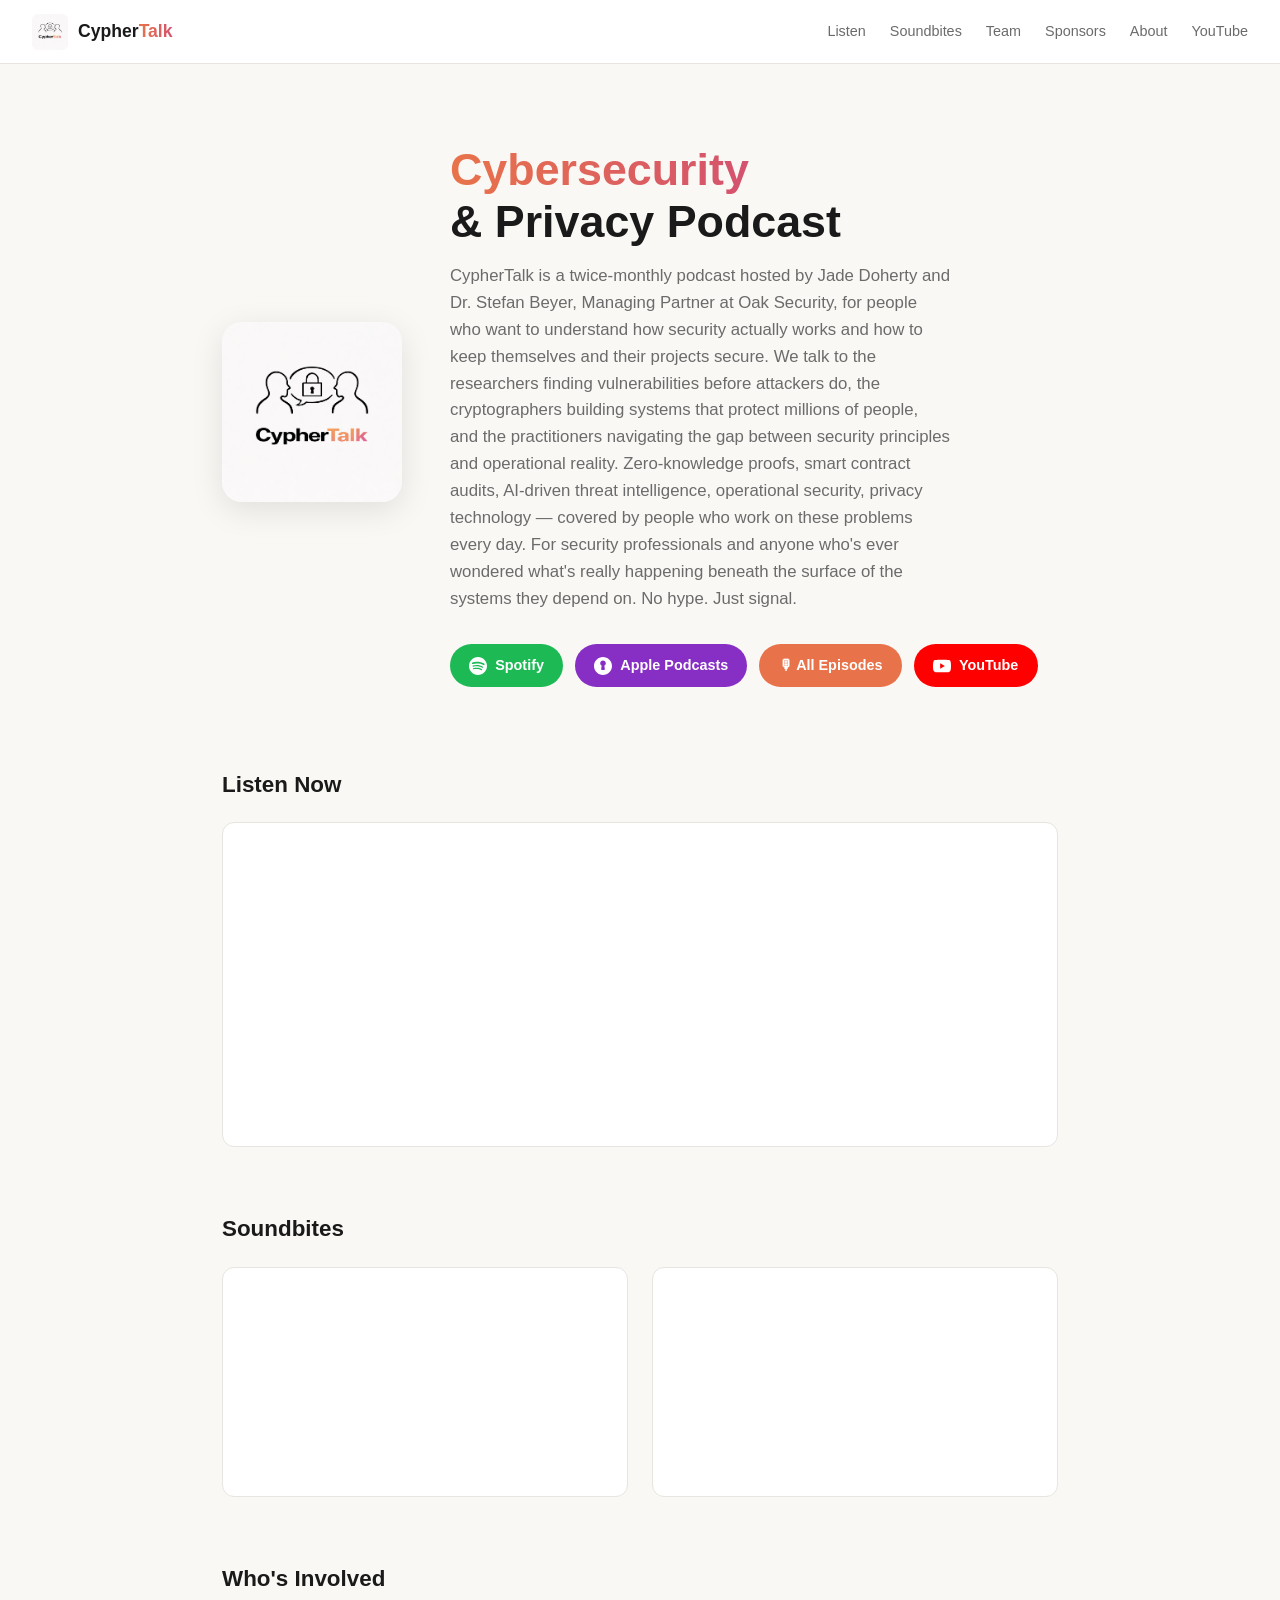
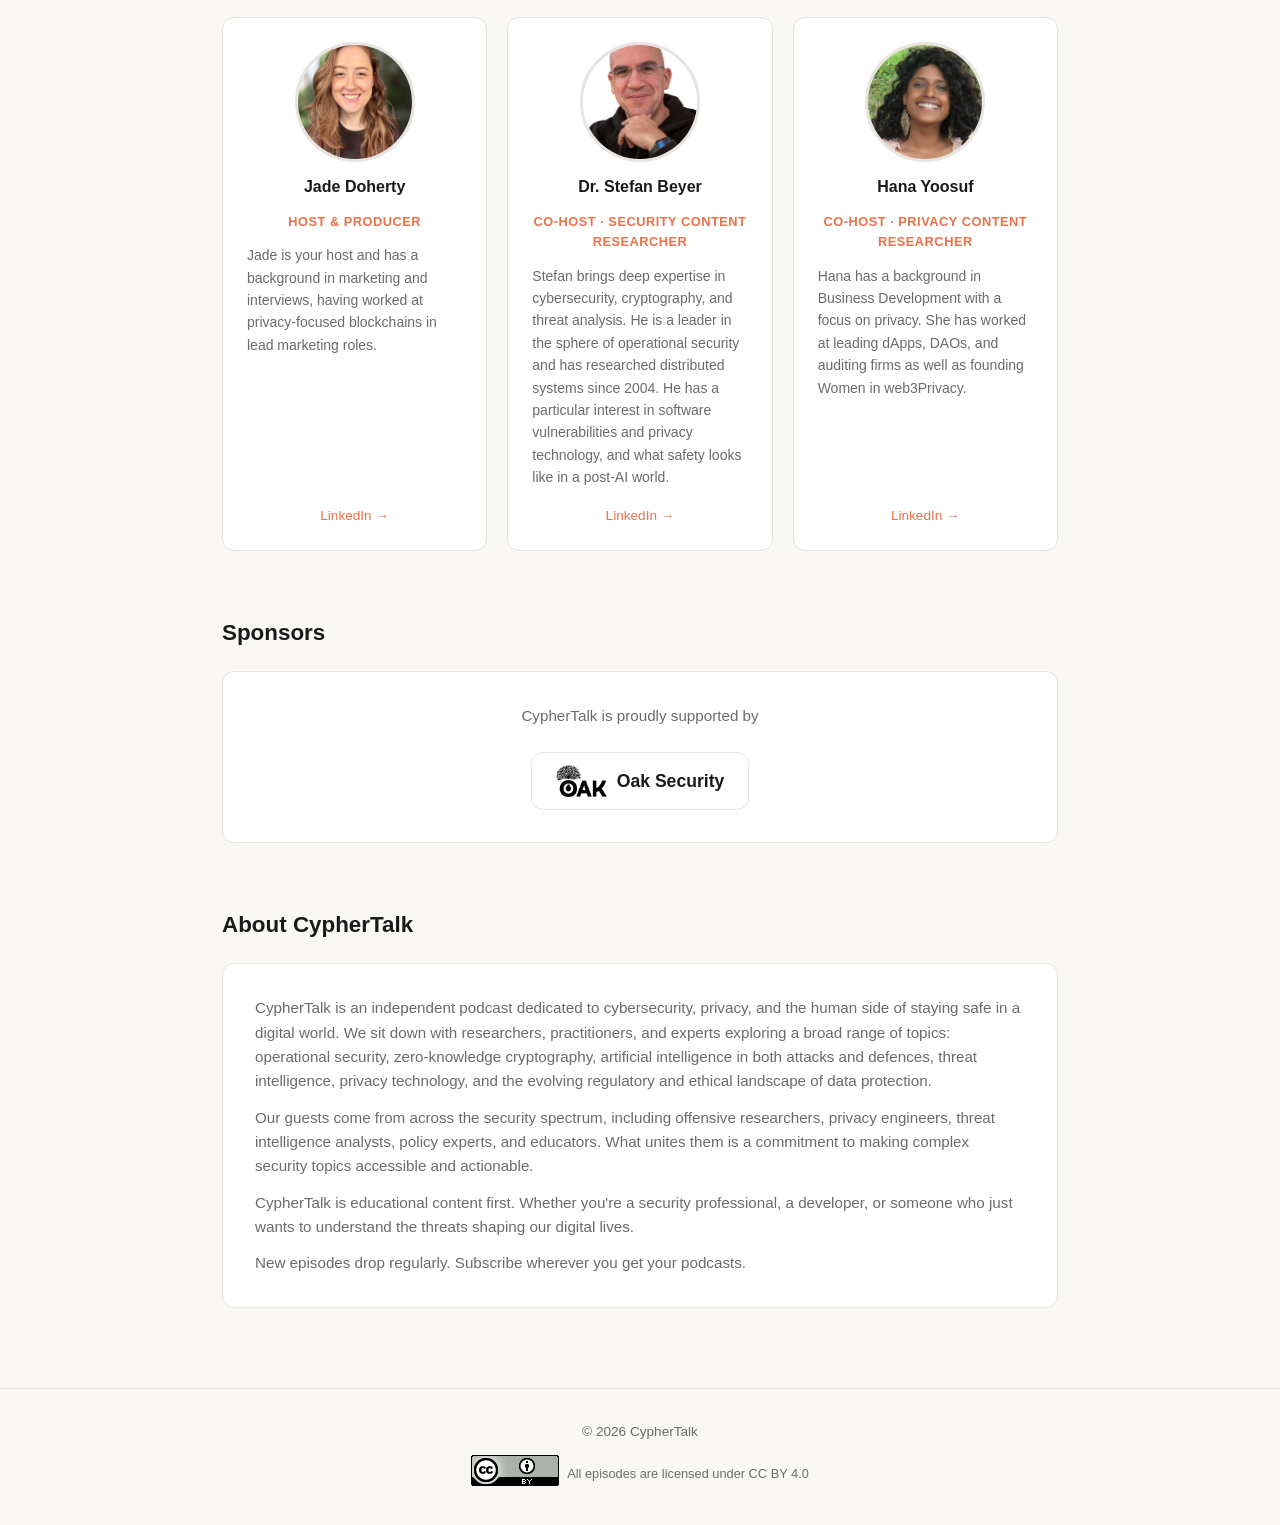
==== index.html @ 79a2fda1 "Add Soundbites section with YouTube embeds" ====
<!DOCTYPE html>
<html lang="en">
<head>
  <meta charset="UTF-8" />
  <meta name="viewport" content="width=device-width, initial-scale=1.0" />
  <title>CypherTalk — The Cybersecurity Podcast</title>
  <meta name="description" content="CypherTalk is a podcast exploring cybersecurity, privacy, zero-knowledge cryptography, operational security, AI, and threat intelligence." />
  <link rel="icon" href="logo.png" />
  <style>
    *, *::before, *::after { box-sizing: border-box; margin: 0; padding: 0; }

    :root {
      --bg: #faf8f5;
      --surface: #ffffff;
      --text: #1a1a1a;
      --muted: #6b6b6b;
      --accent: #e8734a;
      --accent2: #d4526e;
      --border: #e8e4df;
      --radius: 12px;
    }

    body {
      font-family: -apple-system, BlinkMacSystemFont, 'Segoe UI', sans-serif;
      background: var(--bg);
      color: var(--text);
      line-height: 1.6;
    }

    /* NAV */
    nav {
      background: var(--surface);
      border-bottom: 1px solid var(--border);
      padding: 0 2rem;
      display: flex;
      align-items: center;
      justify-content: space-between;
      height: 64px;
      position: sticky;
      top: 0;
      z-index: 100;
    }
    nav .brand {
      display: flex;
      align-items: center;
      gap: 10px;
      text-decoration: none;
    }
    nav .brand img { width: 36px; height: 36px; border-radius: 6px; }
    nav .brand span {
      font-size: 1.1rem;
      font-weight: 700;
      color: var(--text);
    }
    nav .brand span em {
      font-style: normal;
      background: linear-gradient(90deg, var(--accent), var(--accent2));
      -webkit-background-clip: text;
      -webkit-text-fill-color: transparent;
    }
    nav .links { display: flex; gap: 1.5rem; }
    nav .links a {
      text-decoration: none;
      color: var(--muted);
      font-size: 0.9rem;
      font-weight: 500;
      transition: color 0.2s;
    }
    nav .links a:hover { color: var(--text); }

    /* HERO */
    .hero {
      max-width: 900px;
      margin: 0 auto;
      padding: 5rem 2rem 3rem;
      display: flex;
      align-items: center;
      gap: 3rem;
    }
    .hero-logo img {
      width: 180px;
      height: 180px;
      border-radius: 20px;
      box-shadow: 0 8px 32px rgba(0,0,0,0.1);
      flex-shrink: 0;
    }
    .hero-text h1 {
      font-size: 2.8rem;
      font-weight: 800;
      line-height: 1.15;
      margin-bottom: 1rem;
    }
    .hero-text h1 em {
      font-style: normal;
      background: linear-gradient(90deg, var(--accent), var(--accent2));
      -webkit-background-clip: text;
      -webkit-text-fill-color: transparent;
    }
    .hero-text p {
      color: var(--muted);
      font-size: 1.05rem;
      max-width: 500px;
      margin-bottom: 2rem;
    }
    .listen-buttons {
      display: flex;
      flex-wrap: wrap;
      gap: 0.75rem;
    }
    .listen-btn {
      display: inline-flex;
      align-items: center;
      gap: 8px;
      padding: 0.6rem 1.2rem;
      border-radius: 50px;
      font-size: 0.9rem;
      font-weight: 600;
      text-decoration: none;
      transition: transform 0.15s, box-shadow 0.15s;
    }
    .listen-btn:hover { transform: translateY(-1px); box-shadow: 0 4px 16px rgba(0,0,0,0.12); }
    .btn-spotify { background: #1DB954; color: #fff; }
    .btn-apple   { background: #872ec4; color: #fff; }
    .btn-podbean { background: var(--accent); color: #fff; }
    .btn-youtube { background: #FF0000; color: #fff; }

    /* SECTIONS */
    .section {
      max-width: 900px;
      margin: 0 auto;
      padding: 2rem 2rem;
    }
    .section h2 {
      font-size: 1.4rem;
      font-weight: 700;
      margin-bottom: 1.25rem;
      color: var(--text);
    }

    /* PLAYER */
    .player-wrap {
      background: var(--surface);
      border: 1px solid var(--border);
      border-radius: var(--radius);
      overflow: hidden;
    }

    /* SOUNDBITES */
    .soundbites-grid {
      display: grid;
      grid-template-columns: repeat(auto-fit, minmax(300px, 1fr));
      gap: 1.5rem;
    }
    .soundbite-embed {
      position: relative;
      width: 100%;
      padding-bottom: 56.25%;
      height: 0;
      border-radius: var(--radius);
      overflow: hidden;
      background: var(--surface);
      border: 1px solid var(--border);
    }
    .soundbite-embed iframe {
      position: absolute;
      top: 0;
      left: 0;
      width: 100%;
      height: 100%;
      border: none;
    }

    /* TEAM */
    .team-grid {
      display: grid;
      grid-template-columns: repeat(auto-fit, minmax(240px, 1fr));
      gap: 1.25rem;
    }
    .team-card {
      background: var(--surface);
      border: 1px solid var(--border);
      border-radius: var(--radius);
      padding: 1.5rem;
      display: flex;
      flex-direction: column;
      align-items: center;
      text-align: center;
      gap: 0.75rem;
    }
    .team-card .team-photo {
      width: 120px;
      height: 120px;
      border-radius: 50%;
      object-fit: cover;
      border: 3px solid var(--border);
      flex-shrink: 0;
    }
    .team-card .name {
      font-weight: 700;
      font-size: 1rem;
    }
    .team-card .role {
      font-size: 0.8rem;
      color: var(--accent);
      font-weight: 600;
      text-transform: uppercase;
      letter-spacing: 0.04em;
    }
    .team-card .bio {
      font-size: 0.875rem;
      color: var(--muted);
      flex: 1;
      text-align: left;
    }
    .team-card a {
      font-size: 0.85rem;
      color: var(--accent);
      text-decoration: none;
      font-weight: 500;
      margin-top: 0.25rem;
    }
    .team-card a:hover { text-decoration: underline; }

    /* SPONSORS */
    .sponsors-box {
      background: var(--surface);
      border: 1px solid var(--border);
      border-radius: var(--radius);
      padding: 2rem;
      text-align: center;
    }
    .sponsors-box p {
      color: var(--muted);
      margin-bottom: 1.5rem;
      font-size: 0.95rem;
    }
    .sponsor-logo {
      display: inline-flex;
      align-items: center;
      gap: 10px;
      text-decoration: none;
      padding: 0.75rem 1.5rem;
      border: 1px solid var(--border);
      border-radius: var(--radius);
      transition: box-shadow 0.2s;
    }
    .sponsor-logo:hover { box-shadow: 0 4px 16px rgba(0,0,0,0.08); }
    .sponsor-logo img { height: 32px; width: auto; }
    .sponsor-logo span {
      font-size: 1.1rem;
      font-weight: 700;
      color: var(--text);
    }

    /* ABOUT */
    .about-box {
      background: var(--surface);
      border: 1px solid var(--border);
      border-radius: var(--radius);
      padding: 2rem;
    }
    .about-box p { color: var(--muted); margin-bottom: 0.75rem; font-size: 0.95rem; }
    .about-box p:last-child { margin-bottom: 0; }

    /* FOOTER */
    footer {
      border-top: 1px solid var(--border);
      text-align: center;
      padding: 2rem;
      color: var(--muted);
      font-size: 0.85rem;
      margin-top: 3rem;
    }
    footer .license {
      display: flex;
      align-items: center;
      justify-content: center;
      gap: 0.5rem;
      margin-top: 0.75rem;
    }
    footer .license img {
      height: 31px;
      width: auto;
    }
    footer .license span {
      font-size: 0.8rem;
      color: var(--muted);
    }

    @media (max-width: 640px) {
      .hero { flex-direction: column; padding: 3rem 1.5rem 2rem; gap: 1.5rem; }
      .hero-logo img { width: 120px; height: 120px; }
      .hero-text h1 { font-size: 2rem; }
      nav .links { display: none; }
    }
  </style>
</head>
<body>

<nav>
  <a class="brand" href="#">
    <img src="logo.png" alt="CypherTalk logo" />
    <span>Cypher<em>Talk</em></span>
  </a>
  <div class="links">
    <a href="#player">Listen</a>
    <a href="#soundbites">Soundbites</a>
    <a href="#team">Team</a>
    <a href="#sponsors">Sponsors</a>
    <a href="#about">About</a>
    <a href="https://www.youtube.com/@CypherTalkTV" target="_blank" rel="noopener">YouTube</a>
  </div>
</nav>

<section class="hero">
  <div class="hero-logo">
    <img src="logo.png" alt="CypherTalk" />
  </div>
  <div class="hero-text">
    <h1><em>Cybersecurity</em><br/>& Privacy Podcast</h1>
    <p>CypherTalk is a twice-monthly podcast hosted by Jade Doherty and Dr. Stefan Beyer, Managing Partner at Oak Security, for people who want to understand how security actually works and how to keep themselves and their projects secure.
We talk to the researchers finding vulnerabilities before attackers do, the cryptographers building systems that protect millions of people, and the practitioners navigating the gap between security principles and operational reality. Zero-knowledge proofs, smart contract audits, AI-driven threat intelligence, operational security, privacy technology — covered by people who work on these problems every day.
For security professionals and anyone who's ever wondered what's really happening beneath the surface of the systems they depend on.
No hype. Just signal.</p>
    <div class="listen-buttons">
      <a class="listen-btn btn-spotify"
         href="https://open.spotify.com/show/3VZ6HGeIgf2EJfjl2EaO2B"
         target="_blank" rel="noopener">
        <svg width="18" height="18" viewBox="0 0 24 24" fill="currentColor"><path d="M12 0C5.4 0 0 5.4 0 12s5.4 12 12 12 12-5.4 12-12S18.66 0 12 0zm5.521 17.34c-.24.359-.66.48-1.021.24-2.82-1.74-6.36-2.101-10.561-1.141-.418.122-.779-.179-.899-.539-.12-.421.18-.78.54-.9 4.56-1.021 8.52-.6 11.64 1.32.42.18.479.659.301 1.02zm1.44-3.3c-.301.42-.841.6-1.262.3-3.239-1.98-8.159-2.58-11.939-1.38-.479.12-1.02-.12-1.14-.6-.12-.48.12-1.021.6-1.141C9.6 9.9 15 10.561 18.72 12.84c.361.181.54.78.241 1.2zm.12-3.36C15.24 8.4 8.82 8.16 5.16 9.301c-.6.179-1.2-.181-1.38-.721-.18-.601.18-1.2.72-1.381 4.26-1.26 11.28-1.02 15.721 1.621.539.3.719 1.02.419 1.56-.299.421-1.02.599-1.559.3z"/></svg>
        Spotify
      </a>
      <a class="listen-btn btn-apple"
         href="https://podcasts.apple.com/us/podcast/cyphertalk/id1874536913"
         target="_blank" rel="noopener">
        <svg width="18" height="18" viewBox="0 0 24 24" fill="currentColor"><path d="M12 0C5.373 0 0 5.373 0 12s5.373 12 12 12 12-5.373 12-12S18.627 0 12 0zm0 4.5c2.07 0 3.75 1.68 3.75 3.75 0 1.47-.847 2.745-2.085 3.375.315.93.585 2.04.675 3.375.09 1.245-.3 2.25-.3 2.25H9.96s-.39-1.005-.3-2.25c.09-1.335.36-2.445.675-3.375A3.737 3.737 0 018.25 8.25C8.25 6.18 9.93 4.5 12 4.5z"/></svg>
        Apple Podcasts
      </a>
      <a class="listen-btn btn-podbean"
         href="https://cyphertalk.podbean.com"
         target="_blank" rel="noopener">
        🎙 All Episodes
      </a>
      <a class="listen-btn btn-youtube"
         href="https://www.youtube.com/@CypherTalkTV"
         target="_blank" rel="noopener">
        <svg width="18" height="18" viewBox="0 0 24 24" fill="currentColor"><path d="M23.498 6.186a3.016 3.016 0 0 0-2.122-2.136C19.505 3.545 12 3.545 12 3.545s-7.505 0-9.377.505A3.017 3.017 0 0 0 .502 6.186C0 8.07 0 12 0 12s0 3.93.502 5.814a3.016 3.016 0 0 0 2.122 2.136c1.871.505 9.376.505 9.376.505s7.505 0 9.377-.505a3.015 3.015 0 0 0 2.122-2.136C24 15.93 24 12 24 12s0-3.93-.502-5.814zM9.545 15.568V8.432L15.818 12l-6.273 3.568z"/></svg>
        YouTube
      </a>
    </div>
  </div>
</section>

<section class="section" id="player">
  <h2>Listen Now</h2>
  <div class="player-wrap">
    <iframe title="CypherTalk" allowtransparency="true" height="315" width="100%"
      style="border: none; min-width: min(100%, 430px); height:315px;"
      scrolling="no" data-name="pb-iframe-player"
      src="https://www.podbean.com/player-v2/?i=xsh4x-14e771e-pbblog-playlist&share=1&download=1&rtl=0&fonts=Arial&skin=1&font-color=auto&logo_link=episode_page&order=episodic&limit=10&filter=all&ss=a713390a017602015775e868a2cf26b0&btn-skin=7&size=315"
      loading="lazy" allowfullscreen=""></iframe>
  </div>
</section>

<section class="section" id="soundbites">
  <h2>Soundbites</h2>
  <div class="soundbites-grid">
    <div class="soundbite-embed">
      <iframe src="https://www.youtube.com/embed/ToHS0lo7WXY" title="CypherTalk Soundbite" allowfullscreen loading="lazy"></iframe>
    </div>
    <div class="soundbite-embed">
      <iframe src="https://www.youtube.com/embed/GeWYi7MiuKo" title="CypherTalk Soundbite" allowfullscreen loading="lazy"></iframe>
    </div>
  </div>
</section>

<section class="section" id="team">
  <h2>Who's Involved</h2>
  <div class="team-grid">
    <div class="team-card">
      <img class="team-photo" src="team-jade.png" alt="Jade Doherty" />
      <div class="name">Jade Doherty</div>
      <div class="role">Host & Producer</div>
      <div class="bio">Jade is your host and has a background in marketing and interviews, having worked at privacy-focused blockchains in lead marketing roles.</div>
      <a href="https://www.linkedin.com/in/jade-doherty-a12b7977/" target="_blank" rel="noopener">LinkedIn →</a>
    </div>
    <div class="team-card">
      <img class="team-photo" src="team-hana.png" alt="Dr. Stefan Beyer" />
      <div class="name">Dr. Stefan Beyer</div>
      <div class="role">Co-host · Security Content Researcher</div>
      <div class="bio">Stefan brings deep expertise in cybersecurity, cryptography, and threat analysis. He is a leader in the sphere of operational security and has researched distributed systems since 2004. He has a particular interest in software vulnerabilities and privacy technology, and what safety looks like in a post-AI world.</div>
      <a href="https://www.linkedin.com/in/st-beyer/" target="_blank" rel="noopener">LinkedIn →</a>
    </div>
    <div class="team-card">
      <img class="team-photo" src="team-stefan.png" alt="Hana Yoosuf" />
      <div class="name">Hana Yoosuf</div>
      <div class="role">Co-host · Privacy Content Researcher</div>
      <div class="bio">Hana has a background in Business Development with a focus on privacy. She has worked at leading dApps, DAOs, and auditing firms as well as founding Women in web3Privacy.</div>
      <a href="https://www.linkedin.com/in/hanayoosuf/" target="_blank" rel="noopener">LinkedIn →</a>
    </div>
  </div>
</section>

<section class="section" id="sponsors">
  <h2>Sponsors</h2>
  <div class="sponsors-box">
    <p>CypherTalk is proudly supported by</p>
    <a class="sponsor-logo" href="https://oaksecurity.io" target="_blank" rel="noopener">
      <img src="oak-security-logo.png" alt="Oak Security" onerror="this.style.display='none'" />
      <span>Oak Security</span>
    </a>
  </div>
</section>

<section class="section" id="about">
  <h2>About CypherTalk</h2>
  <div class="about-box">
    <p>CypherTalk is an independent podcast dedicated to cybersecurity, privacy, and the human side of staying safe in a digital world. We sit down with researchers, practitioners, and experts exploring a broad range of topics: operational security, zero-knowledge cryptography, artificial intelligence in both attacks and defences, threat intelligence, privacy technology, and the evolving regulatory and ethical landscape of data protection.</p>
    <p>Our guests come from across the security spectrum, including offensive researchers, privacy engineers, threat intelligence analysts, policy experts, and educators. What unites them is a commitment to making complex security topics accessible and actionable.</p>
    <p>CypherTalk is educational content first. Whether you're a security professional, a developer, or someone who just wants to understand the threats shaping our digital lives.</p>
    <p>New episodes drop regularly. Subscribe wherever you get your podcasts.</p>
  </div>
</section>

<footer>
  <p>© 2026 CypherTalk</p>
  <div class="license">
    <a href="https://creativecommons.org/licenses/by/4.0/" target="_blank" rel="noopener">
      <img src="cc-by.png" alt="CC BY 4.0" />
    </a>
    <span>All episodes are licensed under CC BY 4.0</span>
  </div>
</footer>

</body>
</html>
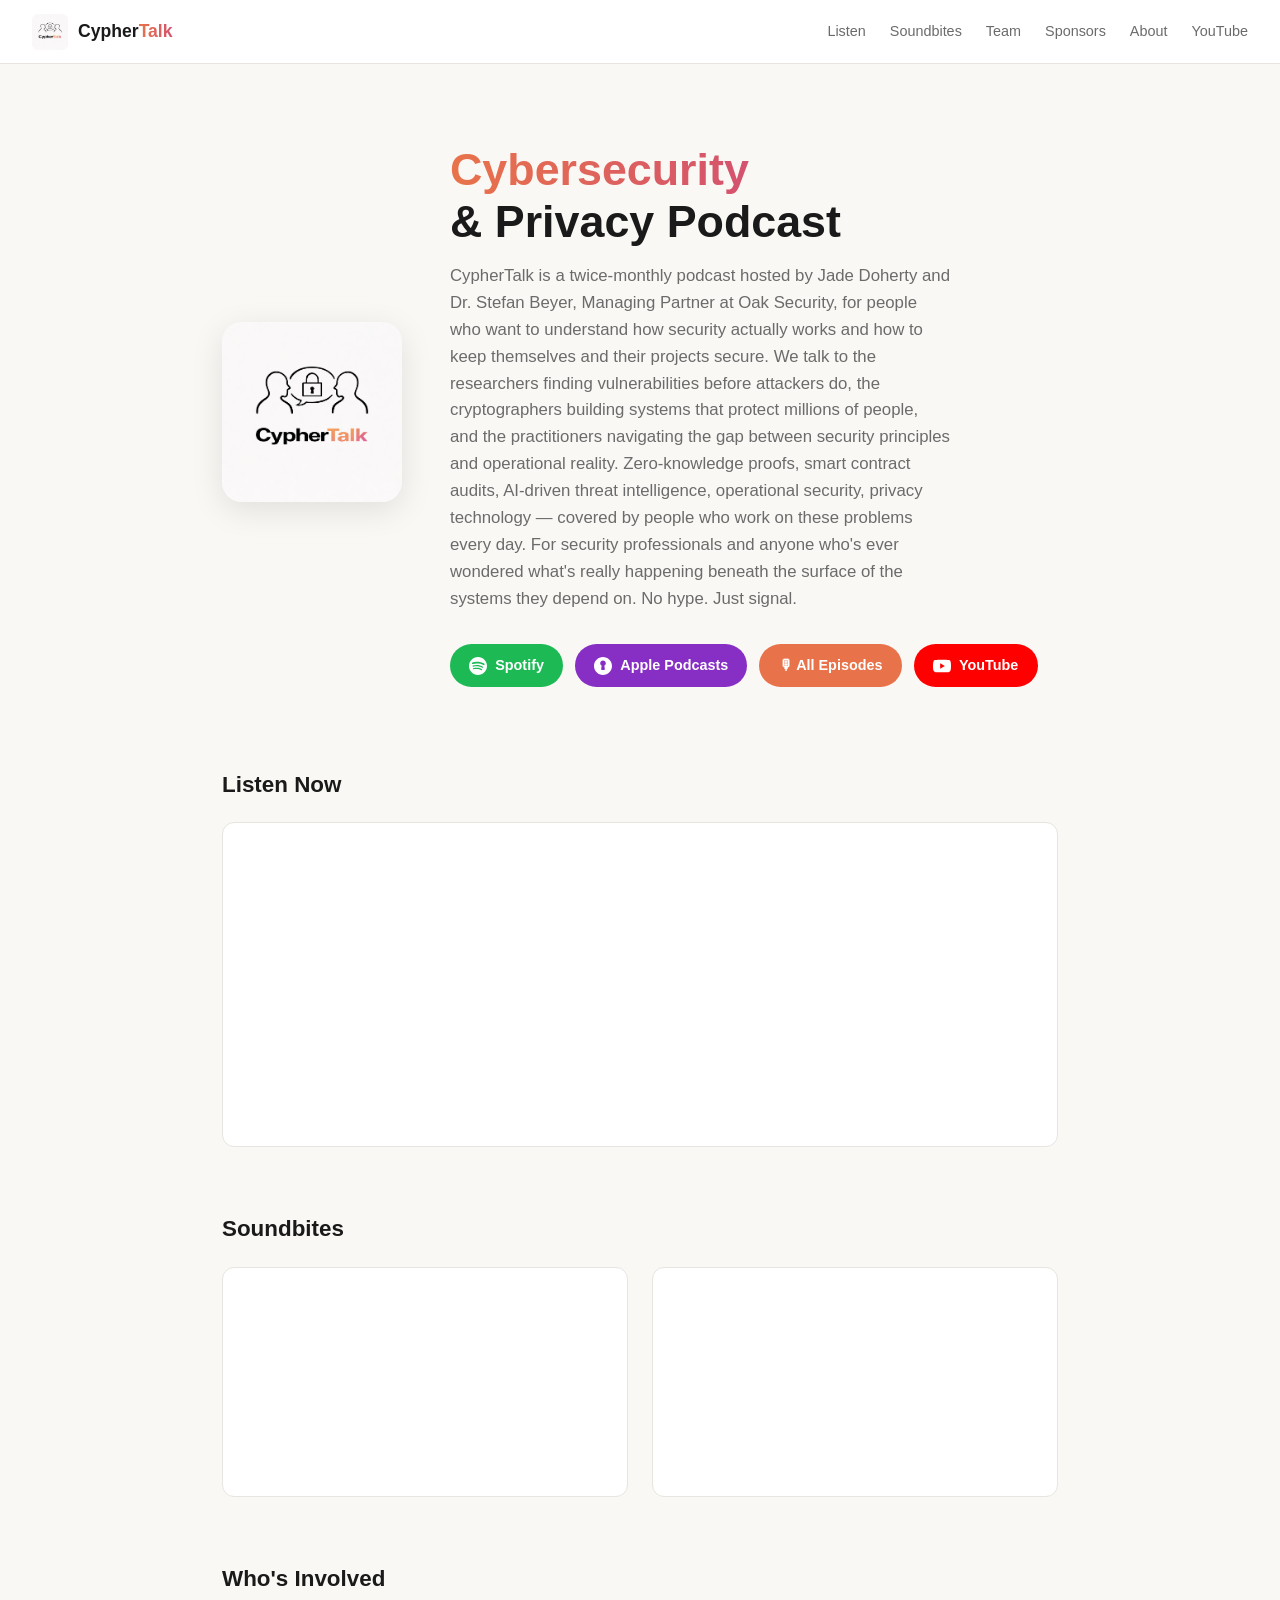
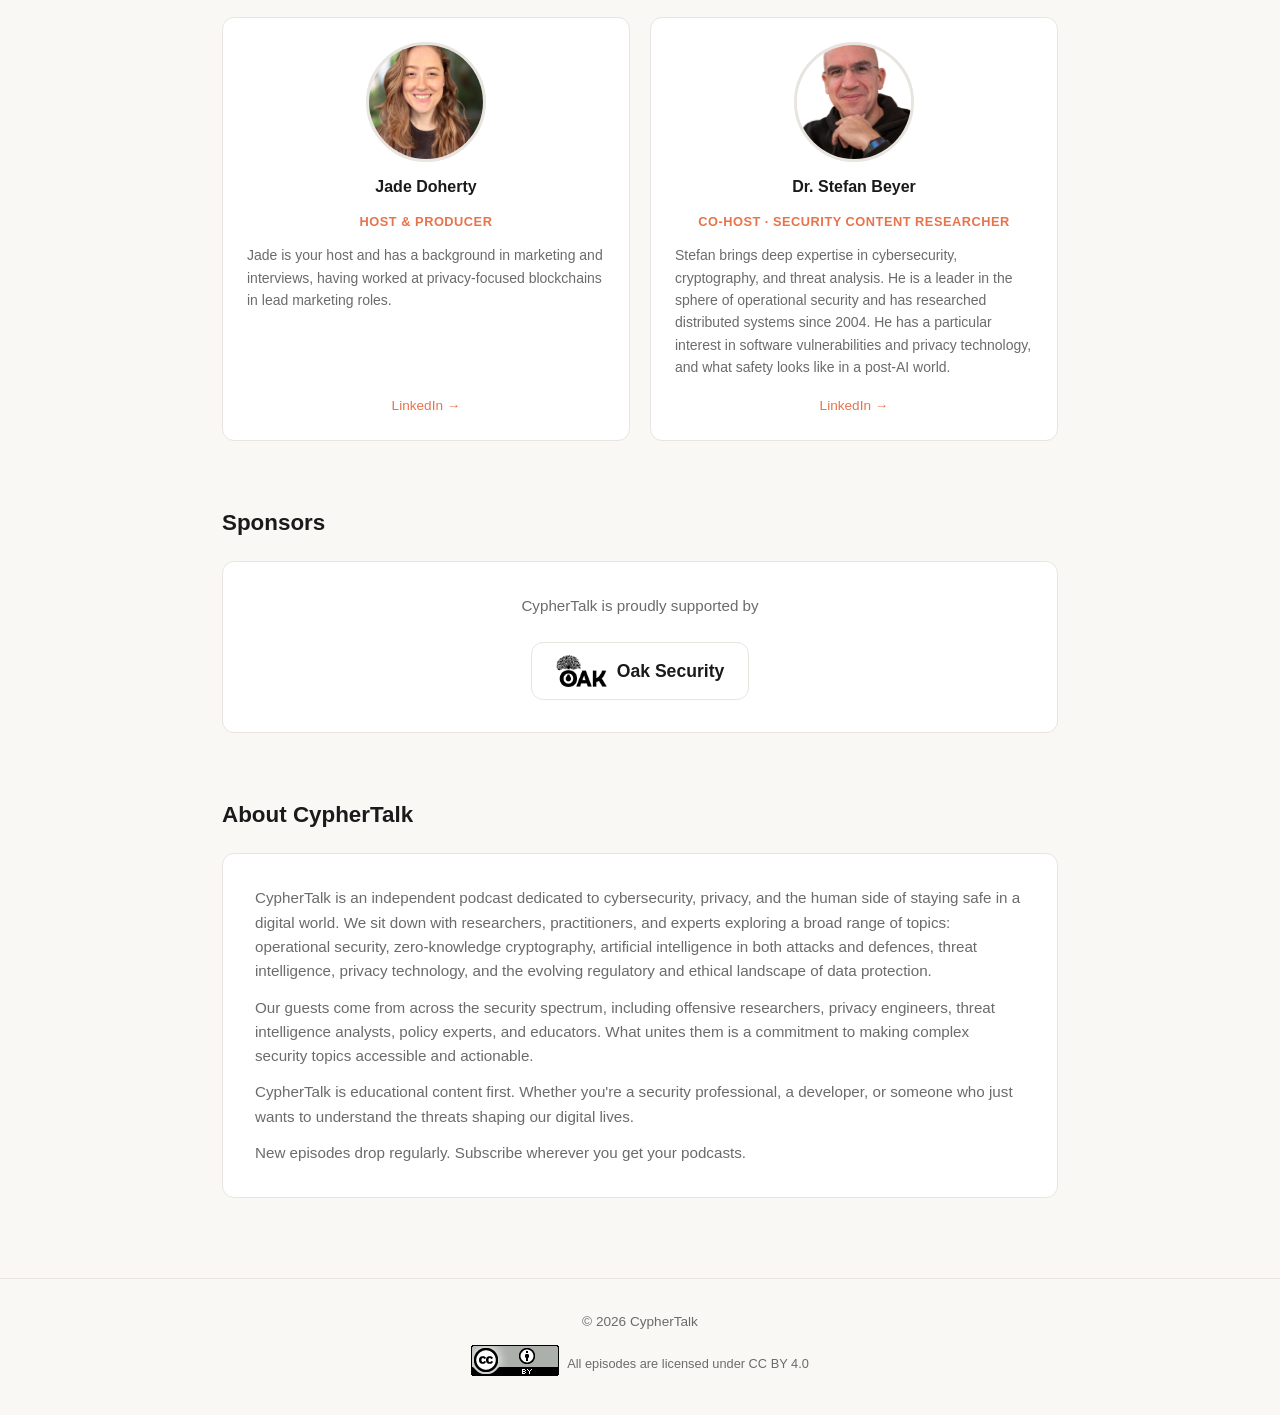
==== commit 36e410e5: "Remove Hana Yoosuf from team" ====
--- a/index.html
+++ b/index.html
@@ -390,13 +390,6 @@
       <div class="bio">Stefan brings deep expertise in cybersecurity, cryptography, and threat analysis. He is a leader in the sphere of operational security and has researched distributed systems since 2004. He has a particular interest in software vulnerabilities and privacy technology, and what safety looks like in a post-AI world.</div>
       <a href="https://www.linkedin.com/in/st-beyer/" target="_blank" rel="noopener">LinkedIn →</a>
     </div>
-    <div class="team-card">
-      <img class="team-photo" src="team-stefan.png" alt="Hana Yoosuf" />
-      <div class="name">Hana Yoosuf</div>
-      <div class="role">Co-host · Privacy Content Researcher</div>
-      <div class="bio">Hana has a background in Business Development with a focus on privacy. She has worked at leading dApps, DAOs, and auditing firms as well as founding Women in web3Privacy.</div>
-      <a href="https://www.linkedin.com/in/hanayoosuf/" target="_blank" rel="noopener">LinkedIn →</a>
-    </div>
   </div>
 </section>
 
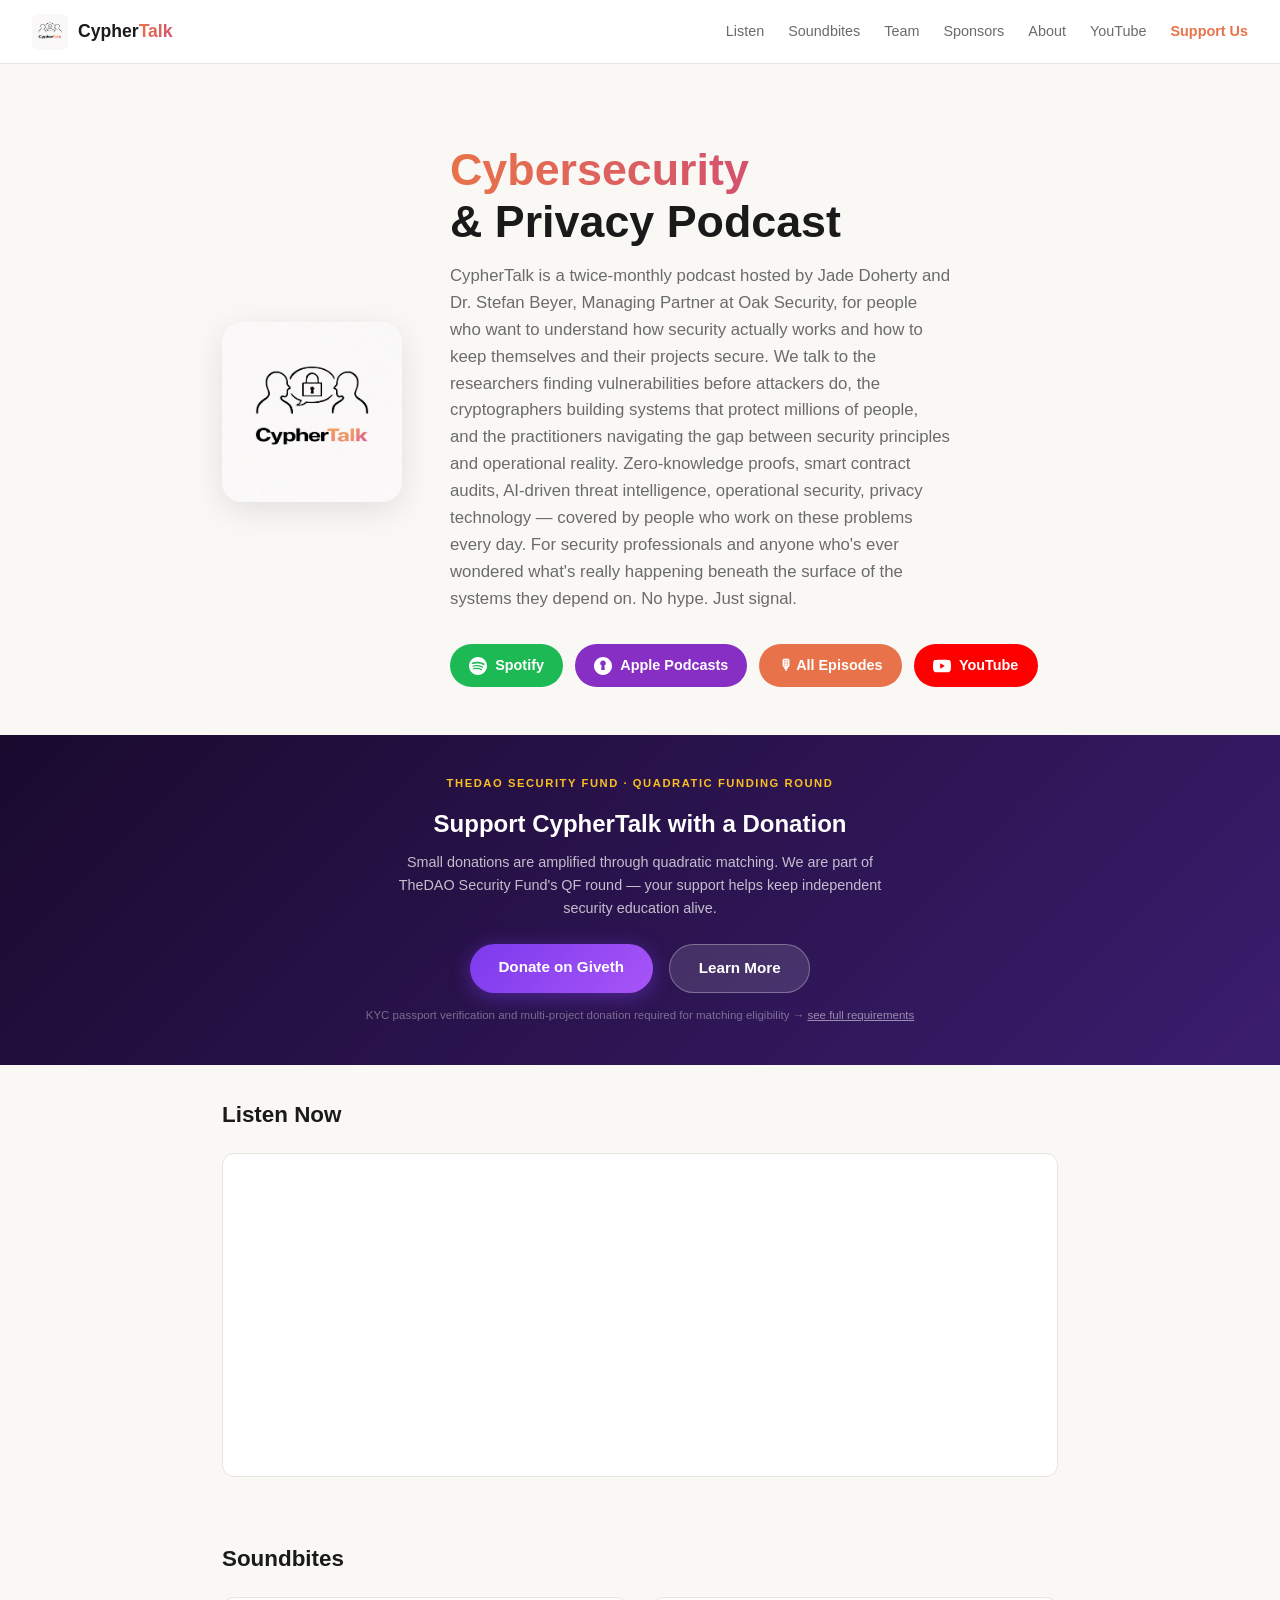
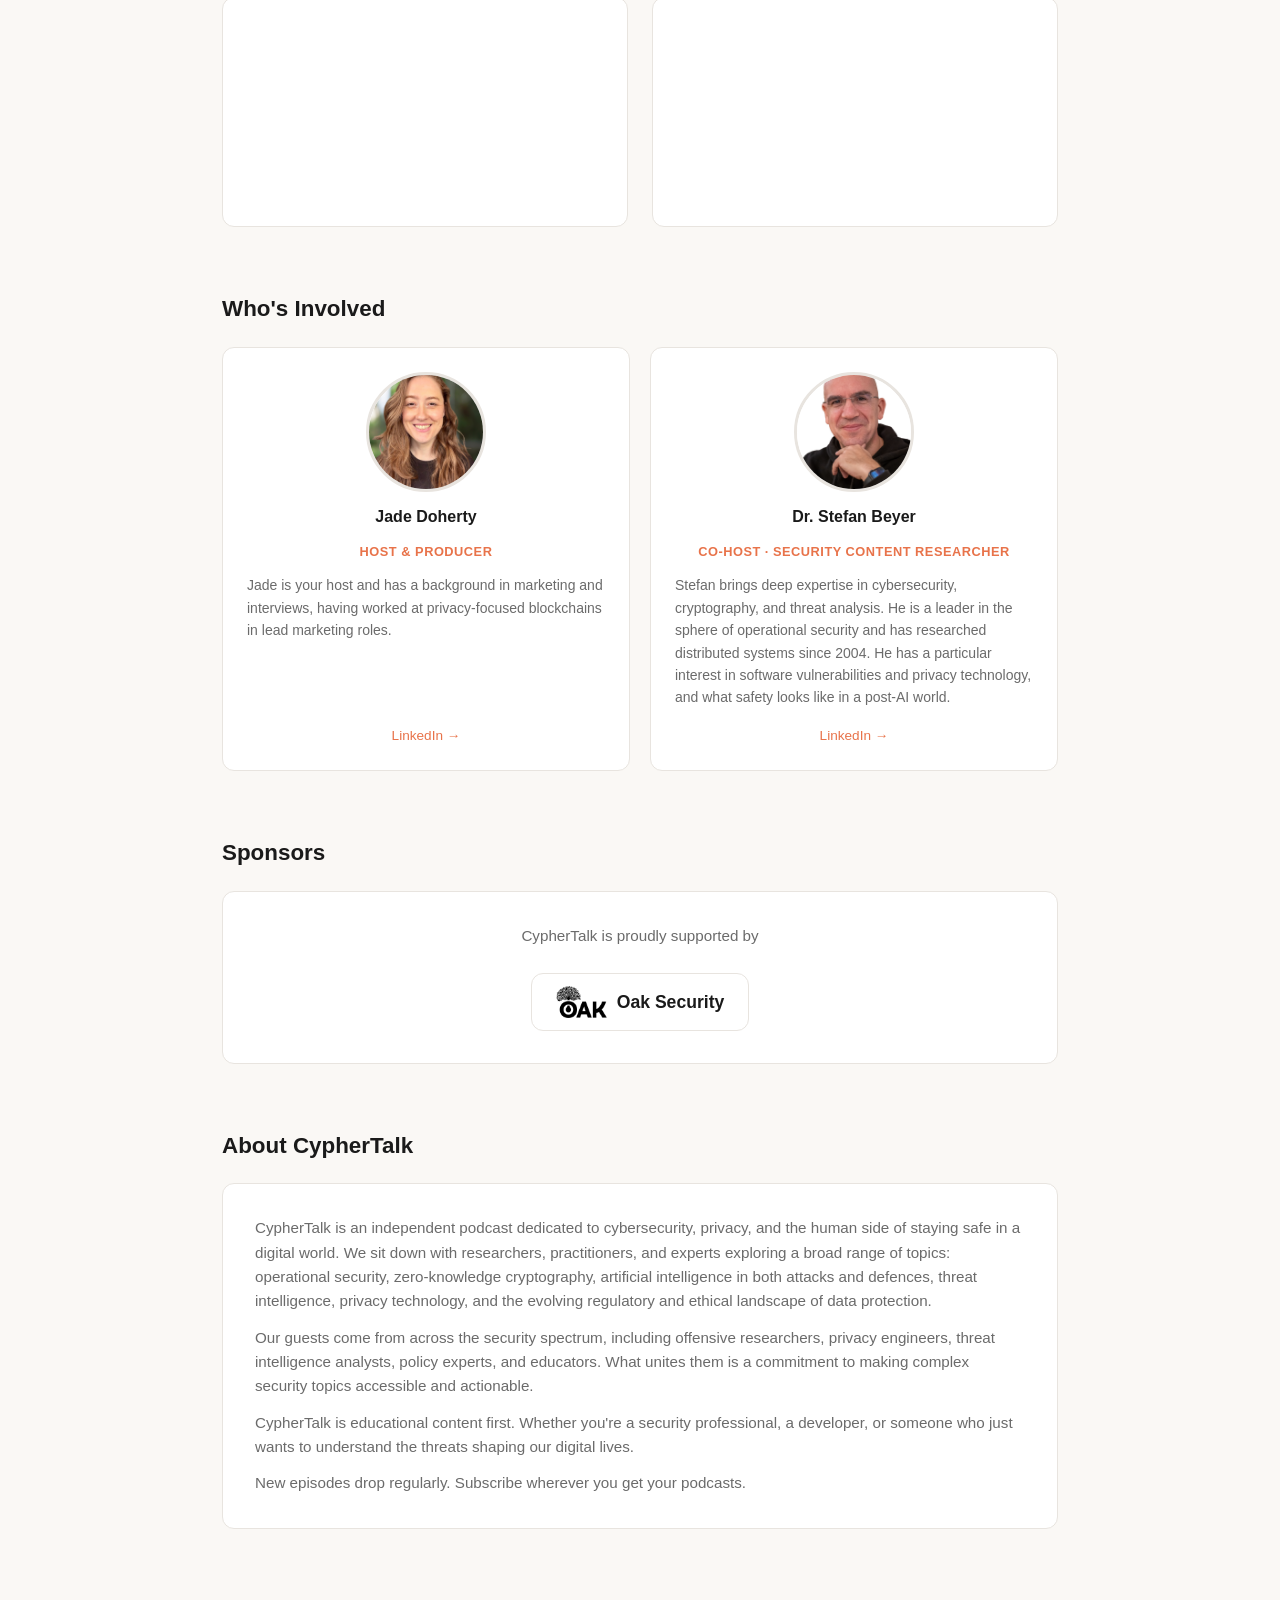
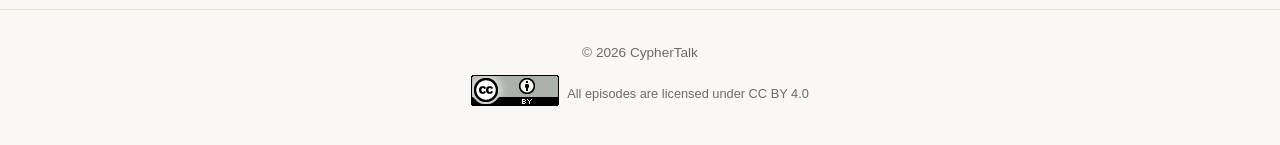
==== commit d4af72b3: "Add support.html with QF donation CTA and prominent eligibility requirements - New /support.html pag" ====
--- a/index.html
+++ b/index.html
@@ -293,6 +293,83 @@
       .hero-text h1 { font-size: 2rem; }
       nav .links { display: none; }
     }
+  </style>
+  <style>
+    .support-banner {
+      background: linear-gradient(135deg, #1a0a2e 0%, #3b1d6e 100%);
+      color: #fff;
+      padding: 2.5rem 2rem;
+      text-align: center;
+    }
+    .support-banner .eyebrow {
+      font-size: 0.7rem;
+      font-weight: 700;
+      text-transform: uppercase;
+      letter-spacing: 0.14em;
+      color: #fbbf24;
+      margin-bottom: 0.75rem;
+    }
+    .support-banner h2 {
+      font-size: 1.5rem;
+      font-weight: 800;
+      color: #fff;
+      margin-bottom: 0.5rem;
+    }
+    .support-banner p {
+      color: rgba(255,255,255,0.72);
+      font-size: 0.9rem;
+      margin-bottom: 1.5rem;
+      max-width: 500px;
+      margin-left: auto;
+      margin-right: auto;
+    }
+    .support-banner .cta-row {
+      display: flex;
+      gap: 1rem;
+      justify-content: center;
+      flex-wrap: wrap;
+    }
+    .support-banner .btn-donate {
+      display: inline-block;
+      background: linear-gradient(135deg, #7c3aed, #a855f7);
+      color: #fff;
+      font-size: 0.95rem;
+      font-weight: 700;
+      padding: 0.7rem 1.8rem;
+      border-radius: 50px;
+      text-decoration: none;
+      transition: transform 0.15s, box-shadow 0.15s;
+      box-shadow: 0 4px 20px rgba(124, 58, 237, 0.45);
+    }
+    .support-banner .btn-donate:hover {
+      transform: translateY(-1px);
+      box-shadow: 0 6px 28px rgba(124, 58, 237, 0.6);
+    }
+    .support-banner .btn-learn {
+      display: inline-block;
+      background: rgba(255,255,255,0.12);
+      border: 1px solid rgba(255,255,255,0.3);
+      color: #fff;
+      font-size: 0.95rem;
+      font-weight: 600;
+      padding: 0.7rem 1.8rem;
+      border-radius: 50px;
+      text-decoration: none;
+      transition: background 0.2s;
+    }
+    .support-banner .btn-learn:hover {
+      background: rgba(255,255,255,0.2);
+    }
+    .support-banner .small {
+      margin-top: 0.85rem;
+      font-size: 0.72rem;
+      color: rgba(255,255,255,0.38);
+    }
+    nav .links a.support-link {
+      color: var(--accent);
+      font-weight: 600;
+    }
+    nav .links a.support-link:hover { color: var(--accent2); }
   </style>
 </head>
 <body>
@@ -309,6 +386,7 @@
     <a href="#sponsors">Sponsors</a>
     <a href="#about">About</a>
     <a href="https://www.youtube.com/@CypherTalkTV" target="_blank" rel="noopener">YouTube</a>
+    <a href="support.html" class="support-link">Support Us</a>
   </div>
 </nav>
 
@@ -350,6 +428,18 @@
   </div>
 </section>
 
+<!-- SUPPORT BANNER -->
+<section class="support-banner">
+  <div class="eyebrow">TheDAO Security Fund &middot; Quadratic Funding Round</div>
+  <h2>Support CypherTalk with a Donation</h2>
+  <p>Small donations are amplified through quadratic matching. We are part of TheDAO Security Fund's QF round &mdash; your support helps keep independent security education alive.</p>
+  <div class="cta-row">
+    <a class="btn-donate" href="https://qf.giveth.io/project/cyphertalk-podcast:-security-education-for-ethereum?roundId=16" target="_blank" rel="noopener">Donate on Giveth</a>
+    <a class="btn-learn" href="support.html">Learn More</a>
+  </div>
+  <div class="small">KYC passport verification and multi-project donation required for matching eligibility &rarr; <a href="support.html" style="color:rgba(255,255,255,0.5);text-decoration:underline">see full requirements</a></div>
+</section>
+
 <section class="section" id="player">
   <h2>Listen Now</h2>
   <div class="player-wrap">
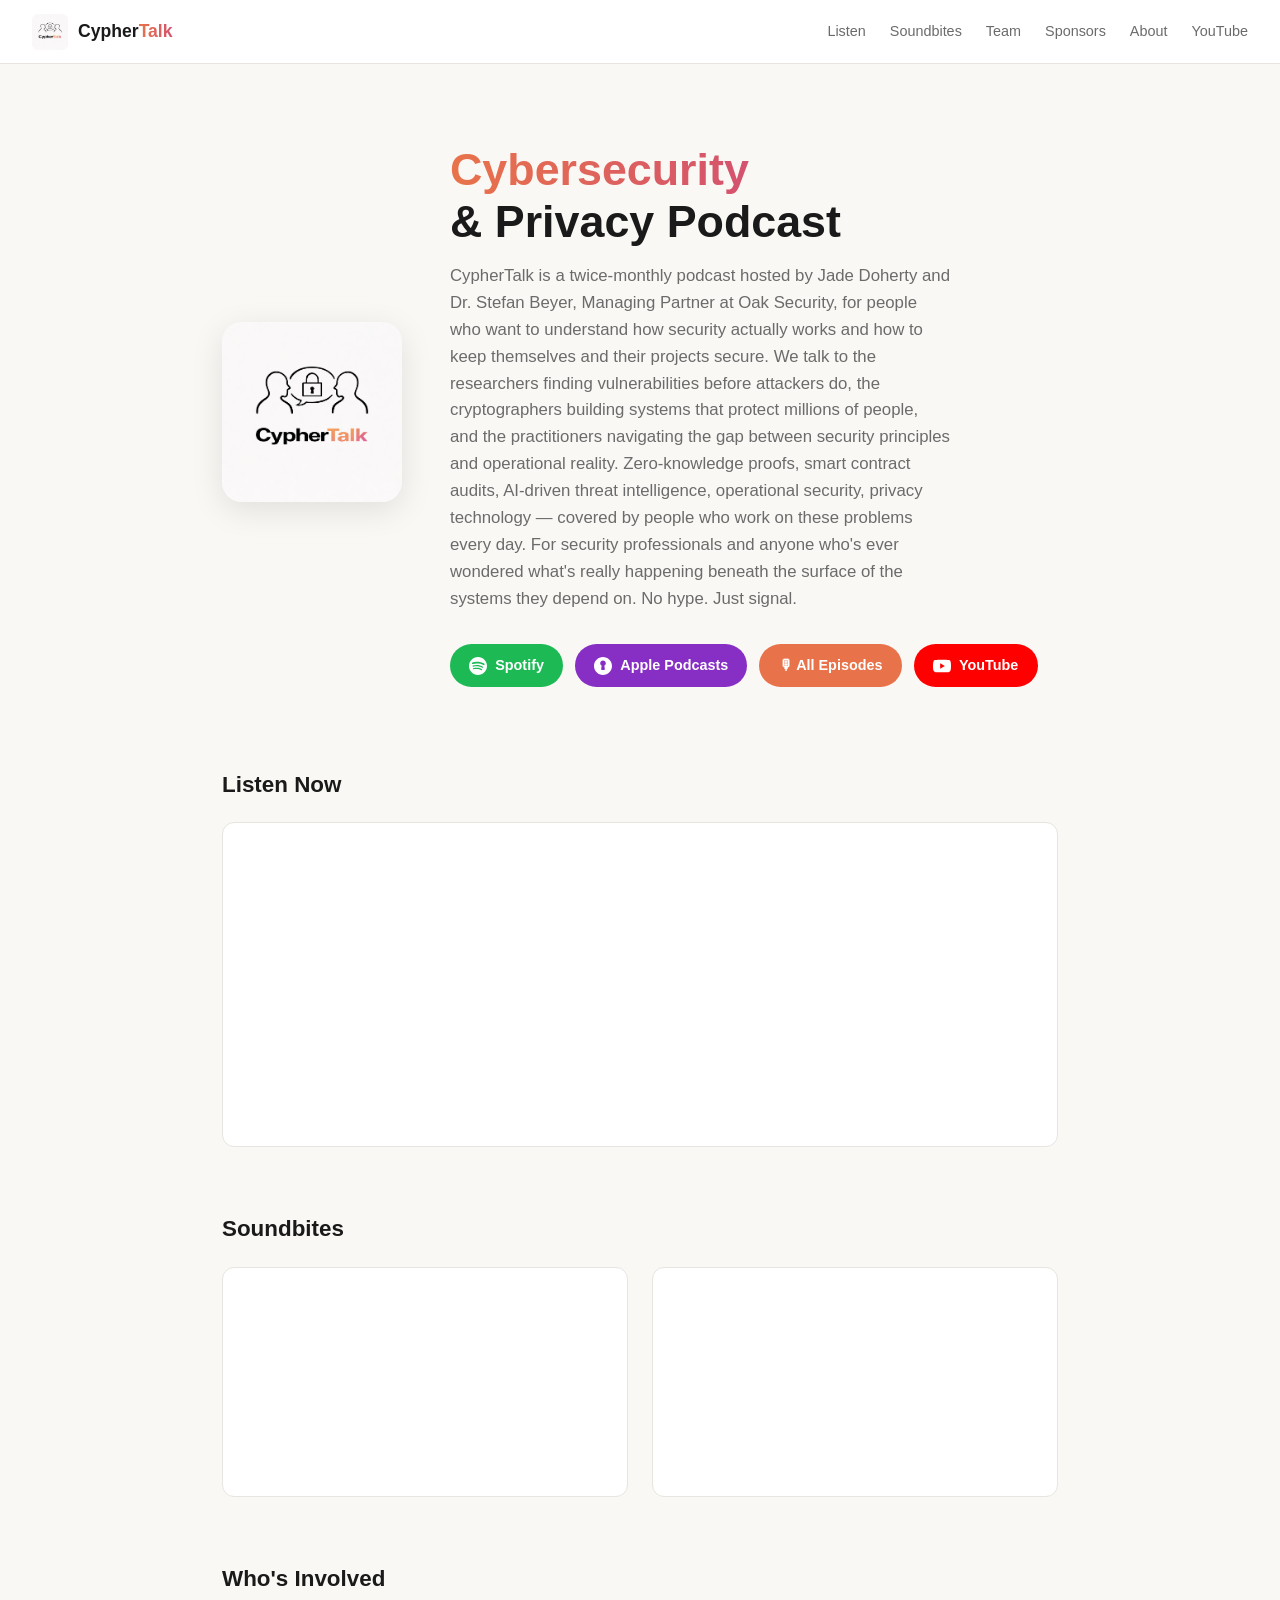
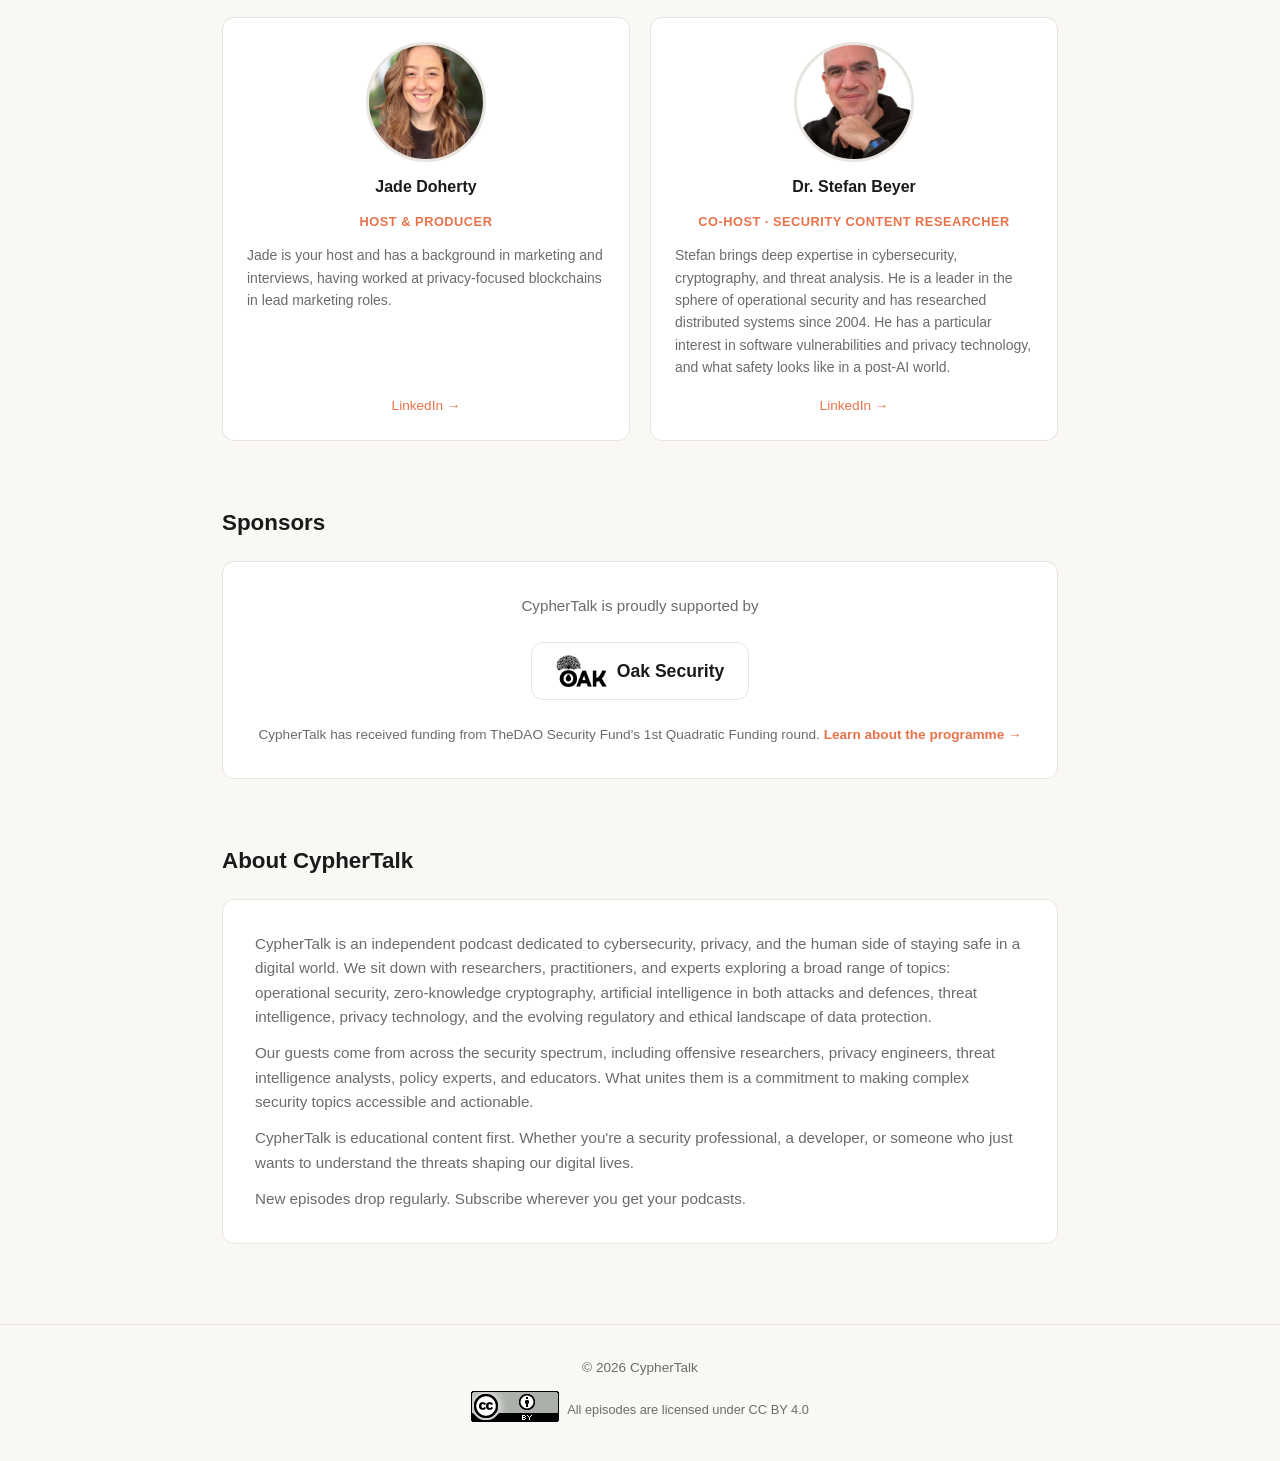
==== commit 4c865acf: "Replace donation CTA with TheDAO Security Fund funding note Remove support.html and the landing-page" ====
--- a/index.html
+++ b/index.html
@@ -251,6 +251,19 @@
       font-weight: 700;
       color: var(--text);
     }
+    .sponsors-box .funding-note {
+      margin-top: 1.5rem;
+      margin-bottom: 0;
+      font-size: 0.85rem;
+      color: var(--muted);
+    }
+    .sponsors-box .funding-note a {
+      color: var(--accent);
+      text-decoration: none;
+      font-weight: 600;
+      white-space: nowrap;
+    }
+    .sponsors-box .funding-note a:hover { text-decoration: underline; }
 
     /* ABOUT */
     .about-box {
@@ -293,83 +306,6 @@
       .hero-text h1 { font-size: 2rem; }
       nav .links { display: none; }
     }
-  </style>
-  <style>
-    .support-banner {
-      background: linear-gradient(135deg, #1a0a2e 0%, #3b1d6e 100%);
-      color: #fff;
-      padding: 2.5rem 2rem;
-      text-align: center;
-    }
-    .support-banner .eyebrow {
-      font-size: 0.7rem;
-      font-weight: 700;
-      text-transform: uppercase;
-      letter-spacing: 0.14em;
-      color: #fbbf24;
-      margin-bottom: 0.75rem;
-    }
-    .support-banner h2 {
-      font-size: 1.5rem;
-      font-weight: 800;
-      color: #fff;
-      margin-bottom: 0.5rem;
-    }
-    .support-banner p {
-      color: rgba(255,255,255,0.72);
-      font-size: 0.9rem;
-      margin-bottom: 1.5rem;
-      max-width: 500px;
-      margin-left: auto;
-      margin-right: auto;
-    }
-    .support-banner .cta-row {
-      display: flex;
-      gap: 1rem;
-      justify-content: center;
-      flex-wrap: wrap;
-    }
-    .support-banner .btn-donate {
-      display: inline-block;
-      background: linear-gradient(135deg, #7c3aed, #a855f7);
-      color: #fff;
-      font-size: 0.95rem;
-      font-weight: 700;
-      padding: 0.7rem 1.8rem;
-      border-radius: 50px;
-      text-decoration: none;
-      transition: transform 0.15s, box-shadow 0.15s;
-      box-shadow: 0 4px 20px rgba(124, 58, 237, 0.45);
-    }
-    .support-banner .btn-donate:hover {
-      transform: translateY(-1px);
-      box-shadow: 0 6px 28px rgba(124, 58, 237, 0.6);
-    }
-    .support-banner .btn-learn {
-      display: inline-block;
-      background: rgba(255,255,255,0.12);
-      border: 1px solid rgba(255,255,255,0.3);
-      color: #fff;
-      font-size: 0.95rem;
-      font-weight: 600;
-      padding: 0.7rem 1.8rem;
-      border-radius: 50px;
-      text-decoration: none;
-      transition: background 0.2s;
-    }
-    .support-banner .btn-learn:hover {
-      background: rgba(255,255,255,0.2);
-    }
-    .support-banner .small {
-      margin-top: 0.85rem;
-      font-size: 0.72rem;
-      color: rgba(255,255,255,0.38);
-    }
-    nav .links a.support-link {
-      color: var(--accent);
-      font-weight: 600;
-    }
-    nav .links a.support-link:hover { color: var(--accent2); }
   </style>
 </head>
 <body>
@@ -386,7 +322,6 @@
     <a href="#sponsors">Sponsors</a>
     <a href="#about">About</a>
     <a href="https://www.youtube.com/@CypherTalkTV" target="_blank" rel="noopener">YouTube</a>
-    <a href="support.html" class="support-link">Support Us</a>
   </div>
 </nav>
 
@@ -428,18 +363,6 @@
   </div>
 </section>
 
-<!-- SUPPORT BANNER -->
-<section class="support-banner">
-  <div class="eyebrow">TheDAO Security Fund &middot; Quadratic Funding Round</div>
-  <h2>Support CypherTalk with a Donation</h2>
-  <p>Small donations are amplified through quadratic matching. We are part of TheDAO Security Fund's QF round &mdash; your support helps keep independent security education alive.</p>
-  <div class="cta-row">
-    <a class="btn-donate" href="https://qf.giveth.io/project/cyphertalk-podcast:-security-education-for-ethereum?roundId=16" target="_blank" rel="noopener">Donate on Giveth</a>
-    <a class="btn-learn" href="support.html">Learn More</a>
-  </div>
-  <div class="small">KYC passport verification and multi-project donation required for matching eligibility &rarr; <a href="support.html" style="color:rgba(255,255,255,0.5);text-decoration:underline">see full requirements</a></div>
-</section>
-
 <section class="section" id="player">
   <h2>Listen Now</h2>
   <div class="player-wrap">
@@ -491,6 +414,7 @@
       <img src="oak-security-logo.png" alt="Oak Security" onerror="this.style.display='none'" />
       <span>Oak Security</span>
     </a>
+    <p class="funding-note">CypherTalk has received funding from TheDAO Security Fund's 1st Quadratic Funding round. <a href="https://qf.giveth.io/qf/ethereum-security" target="_blank" rel="noopener">Learn about the programme →</a></p>
   </div>
 </section>
 
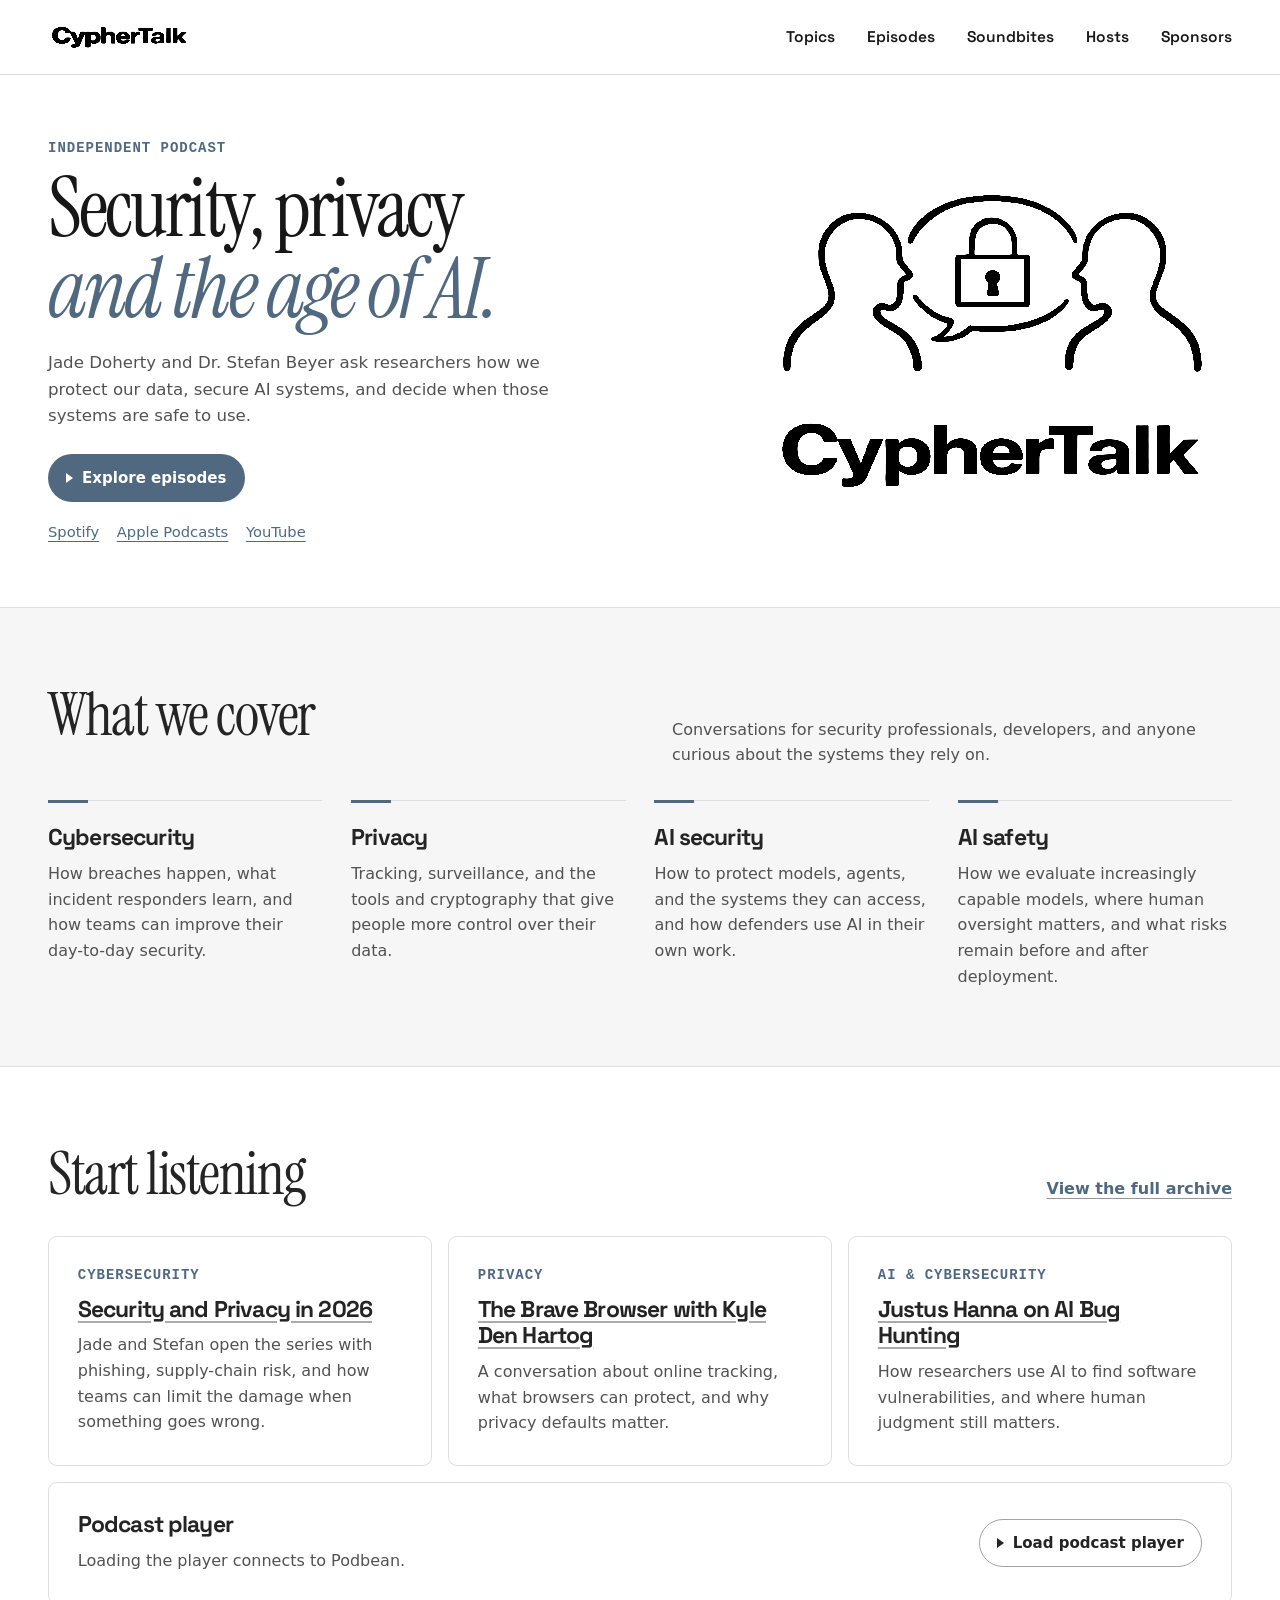
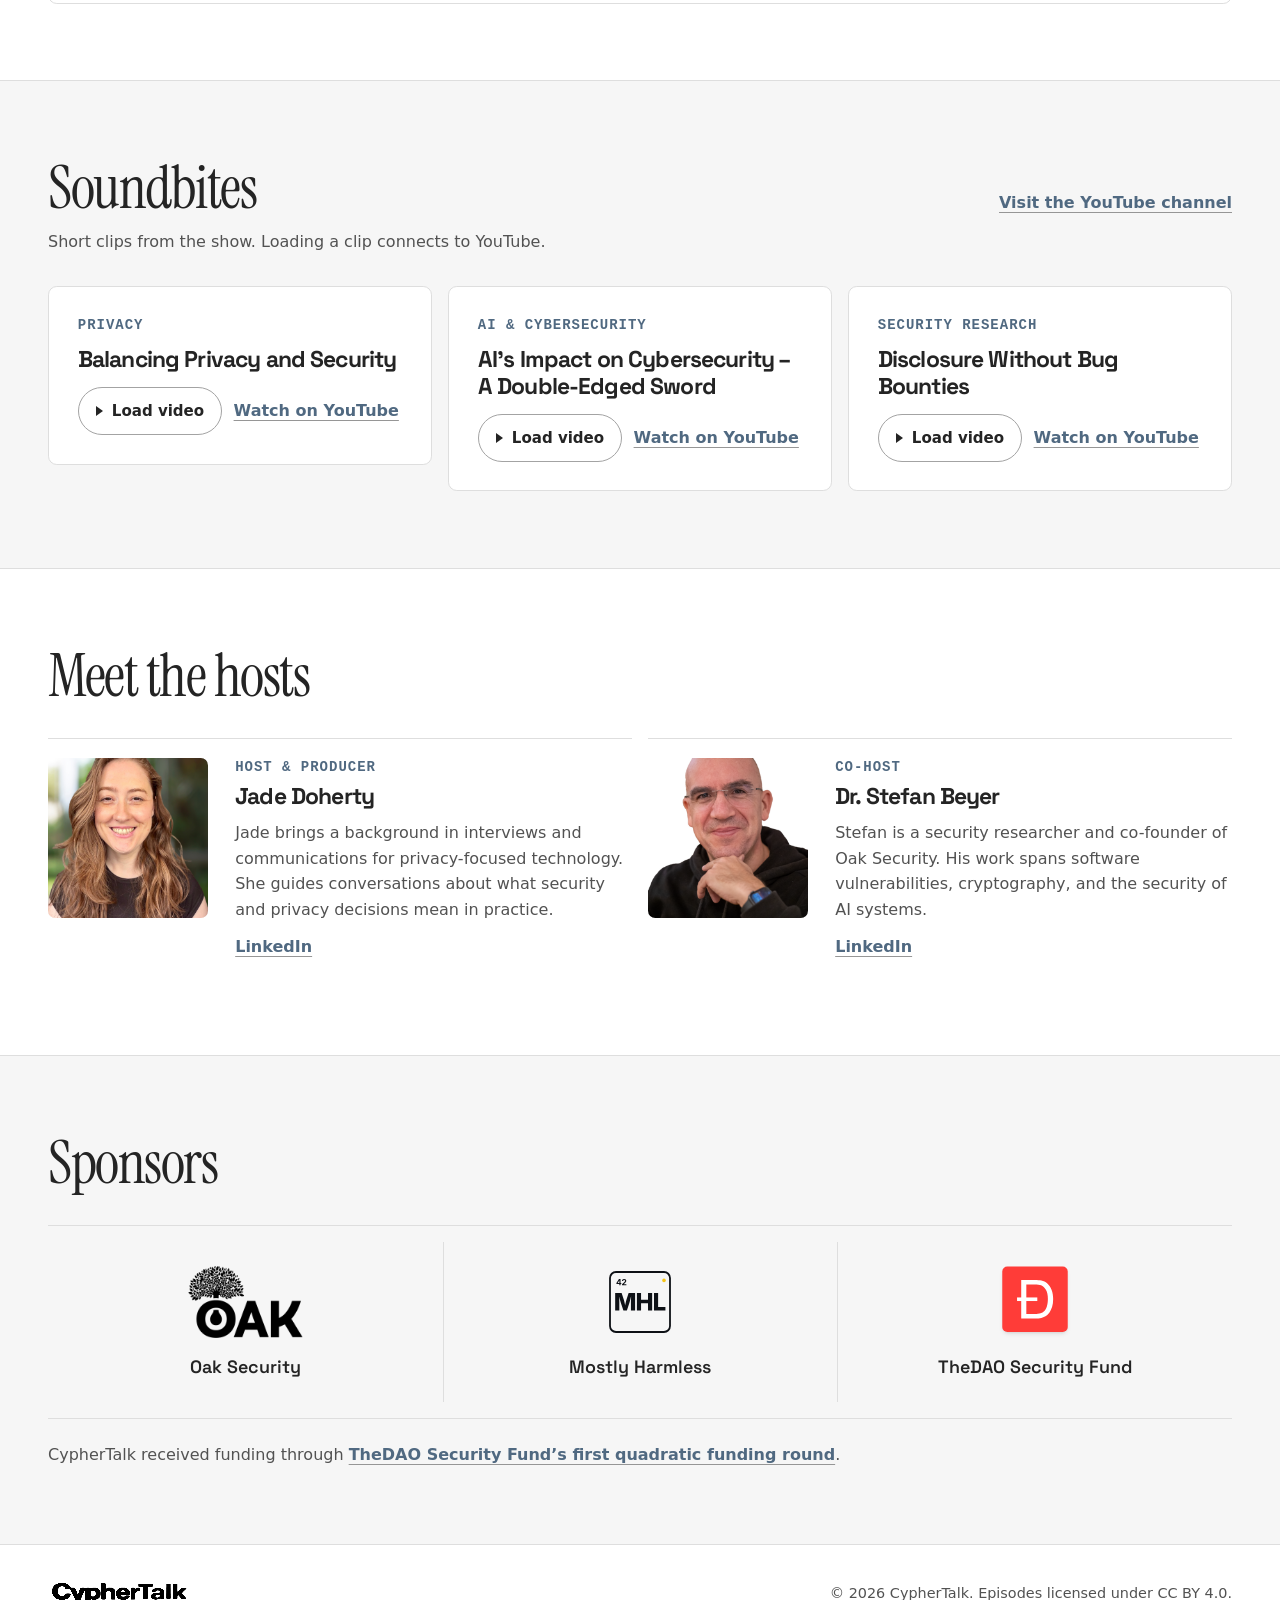
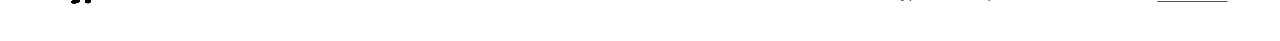
==== commit daf11473: "Redesign CypherTalk around cybersecurity, privacy and AI" ====
--- a/index.html
+++ b/index.html
@@ -1,442 +1,218 @@
-<!DOCTYPE html>
+<!doctype html>
 <html lang="en">
 <head>
-  <meta charset="UTF-8" />
-  <meta name="viewport" content="width=device-width, initial-scale=1.0" />
-  <title>CypherTalk — The Cybersecurity Podcast</title>
-  <meta name="description" content="CypherTalk is a podcast exploring cybersecurity, privacy, zero-knowledge cryptography, operational security, AI, and threat intelligence." />
-  <link rel="icon" href="logo.png" />
-  <style>
-    *, *::before, *::after { box-sizing: border-box; margin: 0; padding: 0; }
-
-    :root {
-      --bg: #faf8f5;
-      --surface: #ffffff;
-      --text: #1a1a1a;
-      --muted: #6b6b6b;
-      --accent: #e8734a;
-      --accent2: #d4526e;
-      --border: #e8e4df;
-      --radius: 12px;
-    }
-
-    body {
-      font-family: -apple-system, BlinkMacSystemFont, 'Segoe UI', sans-serif;
-      background: var(--bg);
-      color: var(--text);
-      line-height: 1.6;
-    }
-
-    /* NAV */
-    nav {
-      background: var(--surface);
-      border-bottom: 1px solid var(--border);
-      padding: 0 2rem;
-      display: flex;
-      align-items: center;
-      justify-content: space-between;
-      height: 64px;
-      position: sticky;
-      top: 0;
-      z-index: 100;
-    }
-    nav .brand {
-      display: flex;
-      align-items: center;
-      gap: 10px;
-      text-decoration: none;
-    }
-    nav .brand img { width: 36px; height: 36px; border-radius: 6px; }
-    nav .brand span {
-      font-size: 1.1rem;
-      font-weight: 700;
-      color: var(--text);
-    }
-    nav .brand span em {
-      font-style: normal;
-      background: linear-gradient(90deg, var(--accent), var(--accent2));
-      -webkit-background-clip: text;
-      -webkit-text-fill-color: transparent;
-    }
-    nav .links { display: flex; gap: 1.5rem; }
-    nav .links a {
-      text-decoration: none;
-      color: var(--muted);
-      font-size: 0.9rem;
-      font-weight: 500;
-      transition: color 0.2s;
-    }
-    nav .links a:hover { color: var(--text); }
-
-    /* HERO */
-    .hero {
-      max-width: 900px;
-      margin: 0 auto;
-      padding: 5rem 2rem 3rem;
-      display: flex;
-      align-items: center;
-      gap: 3rem;
-    }
-    .hero-logo img {
-      width: 180px;
-      height: 180px;
-      border-radius: 20px;
-      box-shadow: 0 8px 32px rgba(0,0,0,0.1);
-      flex-shrink: 0;
-    }
-    .hero-text h1 {
-      font-size: 2.8rem;
-      font-weight: 800;
-      line-height: 1.15;
-      margin-bottom: 1rem;
-    }
-    .hero-text h1 em {
-      font-style: normal;
-      background: linear-gradient(90deg, var(--accent), var(--accent2));
-      -webkit-background-clip: text;
-      -webkit-text-fill-color: transparent;
-    }
-    .hero-text p {
-      color: var(--muted);
-      font-size: 1.05rem;
-      max-width: 500px;
-      margin-bottom: 2rem;
-    }
-    .listen-buttons {
-      display: flex;
-      flex-wrap: wrap;
-      gap: 0.75rem;
-    }
-    .listen-btn {
-      display: inline-flex;
-      align-items: center;
-      gap: 8px;
-      padding: 0.6rem 1.2rem;
-      border-radius: 50px;
-      font-size: 0.9rem;
-      font-weight: 600;
-      text-decoration: none;
-      transition: transform 0.15s, box-shadow 0.15s;
-    }
-    .listen-btn:hover { transform: translateY(-1px); box-shadow: 0 4px 16px rgba(0,0,0,0.12); }
-    .btn-spotify { background: #1DB954; color: #fff; }
-    .btn-apple   { background: #872ec4; color: #fff; }
-    .btn-podbean { background: var(--accent); color: #fff; }
-    .btn-youtube { background: #FF0000; color: #fff; }
-
-    /* SECTIONS */
-    .section {
-      max-width: 900px;
-      margin: 0 auto;
-      padding: 2rem 2rem;
-    }
-    .section h2 {
-      font-size: 1.4rem;
-      font-weight: 700;
-      margin-bottom: 1.25rem;
-      color: var(--text);
-    }
-
-    /* PLAYER */
-    .player-wrap {
-      background: var(--surface);
-      border: 1px solid var(--border);
-      border-radius: var(--radius);
-      overflow: hidden;
-    }
-
-    /* SOUNDBITES */
-    .soundbites-grid {
-      display: grid;
-      grid-template-columns: repeat(auto-fit, minmax(300px, 1fr));
-      gap: 1.5rem;
-    }
-    .soundbite-embed {
-      position: relative;
-      width: 100%;
-      padding-bottom: 56.25%;
-      height: 0;
-      border-radius: var(--radius);
-      overflow: hidden;
-      background: var(--surface);
-      border: 1px solid var(--border);
-    }
-    .soundbite-embed iframe {
-      position: absolute;
-      top: 0;
-      left: 0;
-      width: 100%;
-      height: 100%;
-      border: none;
-    }
-
-    /* TEAM */
-    .team-grid {
-      display: grid;
-      grid-template-columns: repeat(auto-fit, minmax(240px, 1fr));
-      gap: 1.25rem;
-    }
-    .team-card {
-      background: var(--surface);
-      border: 1px solid var(--border);
-      border-radius: var(--radius);
-      padding: 1.5rem;
-      display: flex;
-      flex-direction: column;
-      align-items: center;
-      text-align: center;
-      gap: 0.75rem;
-    }
-    .team-card .team-photo {
-      width: 120px;
-      height: 120px;
-      border-radius: 50%;
-      object-fit: cover;
-      border: 3px solid var(--border);
-      flex-shrink: 0;
-    }
-    .team-card .name {
-      font-weight: 700;
-      font-size: 1rem;
-    }
-    .team-card .role {
-      font-size: 0.8rem;
-      color: var(--accent);
-      font-weight: 600;
-      text-transform: uppercase;
-      letter-spacing: 0.04em;
-    }
-    .team-card .bio {
-      font-size: 0.875rem;
-      color: var(--muted);
-      flex: 1;
-      text-align: left;
-    }
-    .team-card a {
-      font-size: 0.85rem;
-      color: var(--accent);
-      text-decoration: none;
-      font-weight: 500;
-      margin-top: 0.25rem;
-    }
-    .team-card a:hover { text-decoration: underline; }
-
-    /* SPONSORS */
-    .sponsors-box {
-      background: var(--surface);
-      border: 1px solid var(--border);
-      border-radius: var(--radius);
-      padding: 2rem;
-      text-align: center;
-    }
-    .sponsors-box p {
-      color: var(--muted);
-      margin-bottom: 1.5rem;
-      font-size: 0.95rem;
-    }
-    .sponsor-logo {
-      display: inline-flex;
-      align-items: center;
-      gap: 10px;
-      text-decoration: none;
-      padding: 0.75rem 1.5rem;
-      border: 1px solid var(--border);
-      border-radius: var(--radius);
-      transition: box-shadow 0.2s;
-    }
-    .sponsor-logo:hover { box-shadow: 0 4px 16px rgba(0,0,0,0.08); }
-    .sponsor-logo img { height: 32px; width: auto; }
-    .sponsor-logo span {
-      font-size: 1.1rem;
-      font-weight: 700;
-      color: var(--text);
-    }
-    .sponsors-box .funding-note {
-      margin-top: 1.5rem;
-      margin-bottom: 0;
-      font-size: 0.85rem;
-      color: var(--muted);
-    }
-    .sponsors-box .funding-note a {
-      color: var(--accent);
-      text-decoration: none;
-      font-weight: 600;
-      white-space: nowrap;
-    }
-    .sponsors-box .funding-note a:hover { text-decoration: underline; }
-
-    /* ABOUT */
-    .about-box {
-      background: var(--surface);
-      border: 1px solid var(--border);
-      border-radius: var(--radius);
-      padding: 2rem;
-    }
-    .about-box p { color: var(--muted); margin-bottom: 0.75rem; font-size: 0.95rem; }
-    .about-box p:last-child { margin-bottom: 0; }
-
-    /* FOOTER */
-    footer {
-      border-top: 1px solid var(--border);
-      text-align: center;
-      padding: 2rem;
-      color: var(--muted);
-      font-size: 0.85rem;
-      margin-top: 3rem;
-    }
-    footer .license {
-      display: flex;
-      align-items: center;
-      justify-content: center;
-      gap: 0.5rem;
-      margin-top: 0.75rem;
-    }
-    footer .license img {
-      height: 31px;
-      width: auto;
-    }
-    footer .license span {
-      font-size: 0.8rem;
-      color: var(--muted);
-    }
-
-    @media (max-width: 640px) {
-      .hero { flex-direction: column; padding: 3rem 1.5rem 2rem; gap: 1.5rem; }
-      .hero-logo img { width: 120px; height: 120px; }
-      .hero-text h1 { font-size: 2rem; }
-      nav .links { display: none; }
-    }
-  </style>
+  <meta charset="utf-8">
+  <meta name="viewport" content="width=device-width, initial-scale=1">
+  <meta name="theme-color" content="#ffffff">
+  <meta name="description" content="CypherTalk is an independent podcast about cybersecurity, digital privacy, AI security and AI safety, hosted by Jade Doherty and Dr. Stefan Beyer.">
+  <title>CypherTalk | Cybersecurity, Privacy &amp; AI</title>
+  <link rel="icon" href="brand/privacy-lock.png" type="image/png">
+  <link rel="stylesheet" href="styles.css">
+  <script src="media.js" defer></script>
 </head>
-<body>
-
-<nav>
-  <a class="brand" href="#">
-    <img src="logo.png" alt="CypherTalk logo" />
-    <span>Cypher<em>Talk</em></span>
-  </a>
-  <div class="links">
-    <a href="#player">Listen</a>
-    <a href="#soundbites">Soundbites</a>
-    <a href="#team">Team</a>
-    <a href="#sponsors">Sponsors</a>
-    <a href="#about">About</a>
-    <a href="https://www.youtube.com/@CypherTalkTV" target="_blank" rel="noopener">YouTube</a>
-  </div>
-</nav>
-
-<section class="hero">
-  <div class="hero-logo">
-    <img src="logo.png" alt="CypherTalk" />
-  </div>
-  <div class="hero-text">
-    <h1><em>Cybersecurity</em><br/>& Privacy Podcast</h1>
-    <p>CypherTalk is a twice-monthly podcast hosted by Jade Doherty and Dr. Stefan Beyer, Managing Partner at Oak Security, for people who want to understand how security actually works and how to keep themselves and their projects secure.
-We talk to the researchers finding vulnerabilities before attackers do, the cryptographers building systems that protect millions of people, and the practitioners navigating the gap between security principles and operational reality. Zero-knowledge proofs, smart contract audits, AI-driven threat intelligence, operational security, privacy technology — covered by people who work on these problems every day.
-For security professionals and anyone who's ever wondered what's really happening beneath the surface of the systems they depend on.
-No hype. Just signal.</p>
-    <div class="listen-buttons">
-      <a class="listen-btn btn-spotify"
-         href="https://open.spotify.com/show/3VZ6HGeIgf2EJfjl2EaO2B"
-         target="_blank" rel="noopener">
-        <svg width="18" height="18" viewBox="0 0 24 24" fill="currentColor"><path d="M12 0C5.4 0 0 5.4 0 12s5.4 12 12 12 12-5.4 12-12S18.66 0 12 0zm5.521 17.34c-.24.359-.66.48-1.021.24-2.82-1.74-6.36-2.101-10.561-1.141-.418.122-.779-.179-.899-.539-.12-.421.18-.78.54-.9 4.56-1.021 8.52-.6 11.64 1.32.42.18.479.659.301 1.02zm1.44-3.3c-.301.42-.841.6-1.262.3-3.239-1.98-8.159-2.58-11.939-1.38-.479.12-1.02-.12-1.14-.6-.12-.48.12-1.021.6-1.141C9.6 9.9 15 10.561 18.72 12.84c.361.181.54.78.241 1.2zm.12-3.36C15.24 8.4 8.82 8.16 5.16 9.301c-.6.179-1.2-.181-1.38-.721-.18-.601.18-1.2.72-1.381 4.26-1.26 11.28-1.02 15.721 1.621.539.3.719 1.02.419 1.56-.299.421-1.02.599-1.559.3z"/></svg>
-        Spotify
-      </a>
-      <a class="listen-btn btn-apple"
-         href="https://podcasts.apple.com/us/podcast/cyphertalk/id1874536913"
-         target="_blank" rel="noopener">
-        <svg width="18" height="18" viewBox="0 0 24 24" fill="currentColor"><path d="M12 0C5.373 0 0 5.373 0 12s5.373 12 12 12 12-5.373 12-12S18.627 0 12 0zm0 4.5c2.07 0 3.75 1.68 3.75 3.75 0 1.47-.847 2.745-2.085 3.375.315.93.585 2.04.675 3.375.09 1.245-.3 2.25-.3 2.25H9.96s-.39-1.005-.3-2.25c.09-1.335.36-2.445.675-3.375A3.737 3.737 0 018.25 8.25C8.25 6.18 9.93 4.5 12 4.5z"/></svg>
-        Apple Podcasts
-      </a>
-      <a class="listen-btn btn-podbean"
-         href="https://cyphertalk.podbean.com"
-         target="_blank" rel="noopener">
-        🎙 All Episodes
-      </a>
-      <a class="listen-btn btn-youtube"
-         href="https://www.youtube.com/@CypherTalkTV"
-         target="_blank" rel="noopener">
-        <svg width="18" height="18" viewBox="0 0 24 24" fill="currentColor"><path d="M23.498 6.186a3.016 3.016 0 0 0-2.122-2.136C19.505 3.545 12 3.545 12 3.545s-7.505 0-9.377.505A3.017 3.017 0 0 0 .502 6.186C0 8.07 0 12 0 12s0 3.93.502 5.814a3.016 3.016 0 0 0 2.122 2.136c1.871.505 9.376.505 9.376.505s7.505 0 9.377-.505a3.015 3.015 0 0 0 2.122-2.136C24 15.93 24 12 24 12s0-3.93-.502-5.814zM9.545 15.568V8.432L15.818 12l-6.273 3.568z"/></svg>
-        YouTube
-      </a>
+<body id="top">
+  <a class="skip-link" href="#main">Skip to content</a>
+
+  <header class="masthead">
+    <div class="menu-band">
+      <div class="shell menu-inner">
+        <a class="brand" href="#top" aria-label="CypherTalk home">
+          <img src="logo.png" alt="CypherTalk" width="1741" height="1741">
+        </a>
+        <nav aria-label="On this page">
+          <a href="#about">Topics</a>
+          <a href="#player">Episodes</a>
+          <a href="#soundbites">Soundbites</a>
+          <a href="#team">Hosts</a>
+          <a href="#sponsors">Sponsors</a>
+        </nav>
+      </div>
     </div>
-  </div>
-</section>
-
-<section class="section" id="player">
-  <h2>Listen Now</h2>
-  <div class="player-wrap">
-    <iframe title="CypherTalk" allowtransparency="true" height="315" width="100%"
-      style="border: none; min-width: min(100%, 430px); height:315px;"
-      scrolling="no" data-name="pb-iframe-player"
-      src="https://www.podbean.com/player-v2/?i=xsh4x-14e771e-pbblog-playlist&share=1&download=1&rtl=0&fonts=Arial&skin=1&font-color=auto&logo_link=episode_page&order=episodic&limit=10&filter=all&ss=a713390a017602015775e868a2cf26b0&btn-skin=7&size=315"
-      loading="lazy" allowfullscreen=""></iframe>
-  </div>
-</section>
-
-<section class="section" id="soundbites">
-  <h2>Soundbites</h2>
-  <div class="soundbites-grid">
-    <div class="soundbite-embed">
-      <iframe src="https://www.youtube.com/embed/ToHS0lo7WXY" title="CypherTalk Soundbite" allowfullscreen loading="lazy"></iframe>
+    <div class="hero shell">
+      <div class="hero-copy">
+        <p class="kicker">Independent podcast</p>
+        <h1>Security, privacy<br><em>and the age of AI.</em></h1>
+        <p class="hero-description">Jade Doherty and Dr. Stefan Beyer ask researchers how we protect our data, secure AI systems, and decide when those systems are safe to use.</p>
+        <a class="button button-primary" href="#player"><span class="play-mark" aria-hidden="true"></span> Explore episodes</a>
+        <nav class="platforms" aria-label="Podcast platforms">
+          <a href="https://open.spotify.com/show/3VZ6HGeIgf2EJfjl2EaO2B">Spotify</a>
+          <a href="https://podcasts.apple.com/us/podcast/cyphertalk/id1874536913">Apple Podcasts</a>
+          <a href="https://www.youtube.com/@CypherTalkTV">YouTube</a>
+        </nav>
+      </div>
+      <div class="cover-art">
+        <img src="logo.png" width="1741" height="1741" alt="CypherTalk — two people in conversation around a privacy lock" fetchpriority="high">
+      </div>
     </div>
-    <div class="soundbite-embed">
-      <iframe src="https://www.youtube.com/embed/GeWYi7MiuKo" title="CypherTalk Soundbite" allowfullscreen loading="lazy"></iframe>
-    </div>
-  </div>
-</section>
-
-<section class="section" id="team">
-  <h2>Who's Involved</h2>
-  <div class="team-grid">
-    <div class="team-card">
-      <img class="team-photo" src="team-jade.png" alt="Jade Doherty" />
-      <div class="name">Jade Doherty</div>
-      <div class="role">Host & Producer</div>
-      <div class="bio">Jade is your host and has a background in marketing and interviews, having worked at privacy-focused blockchains in lead marketing roles.</div>
-      <a href="https://www.linkedin.com/in/jade-doherty-a12b7977/" target="_blank" rel="noopener">LinkedIn →</a>
-    </div>
-    <div class="team-card">
-      <img class="team-photo" src="team-hana.png" alt="Dr. Stefan Beyer" />
-      <div class="name">Dr. Stefan Beyer</div>
-      <div class="role">Co-host · Security Content Researcher</div>
-      <div class="bio">Stefan brings deep expertise in cybersecurity, cryptography, and threat analysis. He is a leader in the sphere of operational security and has researched distributed systems since 2004. He has a particular interest in software vulnerabilities and privacy technology, and what safety looks like in a post-AI world.</div>
-      <a href="https://www.linkedin.com/in/st-beyer/" target="_blank" rel="noopener">LinkedIn →</a>
-    </div>
-  </div>
-</section>
-
-<section class="section" id="sponsors">
-  <h2>Sponsors</h2>
-  <div class="sponsors-box">
-    <p>CypherTalk is proudly supported by</p>
-    <a class="sponsor-logo" href="https://oaksecurity.io" target="_blank" rel="noopener">
-      <img src="oak-security-logo.png" alt="Oak Security" onerror="this.style.display='none'" />
-      <span>Oak Security</span>
+  </header>
+
+  <main id="main">
+    <section class="topics band" id="about" aria-labelledby="topics-title">
+      <div class="shell">
+        <div class="section-heading">
+          <h2 id="topics-title">What we cover</h2>
+          <p>Conversations for security professionals, developers, and anyone curious about the systems they rely on.</p>
+        </div>
+        <div class="topics-grid">
+          <article class="topic">
+            <h3>Cybersecurity</h3>
+            <p>How breaches happen, what incident responders learn, and how teams can improve their day-to-day security.</p>
+          </article>
+          <article class="topic">
+            <h3>Privacy</h3>
+            <p>Tracking, surveillance, and the tools and cryptography that give people more control over their data.</p>
+          </article>
+          <article class="topic">
+            <h3>AI security</h3>
+            <p>How to protect models, agents, and the systems they can access, and how defenders use AI in their own work.</p>
+          </article>
+          <article class="topic">
+            <h3>AI safety</h3>
+            <p>How we evaluate increasingly capable models, where human oversight matters, and what risks remain before and after deployment.</p>
+          </article>
+        </div>
+      </div>
+    </section>
+
+    <section class="episodes shell section-space" id="player" aria-labelledby="episodes-title">
+      <div class="section-heading">
+        <h2 id="episodes-title">Start listening</h2>
+        <a class="text-link" href="https://cyphertalk.podbean.com/">View the full archive</a>
+      </div>
+      <div class="episode-grid">
+        <article class="episode">
+          <p class="kicker">Cybersecurity</p>
+          <h3><a href="https://cyphertalk.podbean.com/e/security-and-privacy-in-2026/">Security and Privacy in 2026</a></h3>
+          <p>Jade and Stefan open the series with phishing, supply-chain risk, and how teams can limit the damage when something goes wrong.</p>
+        </article>
+        <article class="episode">
+          <p class="kicker">Privacy</p>
+          <h3><a href="https://cyphertalk.podbean.com/e/the-brave-browser-with-kyle-den-hartog/">The Brave Browser with Kyle Den Hartog</a></h3>
+          <p>A conversation about online tracking, what browsers can protect, and why privacy defaults matter.</p>
+        </article>
+        <article class="episode">
+          <p class="kicker">AI &amp; cybersecurity</p>
+          <h3><a href="https://cyphertalk.podbean.com/e/justus-hanna-on-ai-bug-hunting/">Justus Hanna on AI Bug Hunting</a></h3>
+          <p>How researchers use AI to find software vulnerabilities, and where human judgment still matters.</p>
+        </article>
+      </div>
+      <div class="media-panel playlist" data-media>
+        <div class="media-intro">
+          <h3>Podcast player</h3>
+          <p>Loading the player connects to Podbean.</p>
+          <noscript><a class="text-link" href="https://cyphertalk.podbean.com/">Listen on Podbean</a></noscript>
+        </div>
+        <button class="button button-secondary" type="button" data-load-media hidden><span class="play-mark" aria-hidden="true"></span> Load podcast player</button>
+        <template>
+          <iframe class="podbean-player" title="CypherTalk podcast player" allowfullscreen
+            src="https://www.podbean.com/player-v2/?i=xsh4x-14e771e-pbblog-playlist&amp;share=1&amp;download=1&amp;rtl=0&amp;fonts=Arial&amp;skin=1&amp;font-color=auto&amp;logo_link=episode_page&amp;order=episodic&amp;limit=10&amp;filter=all&amp;ss=a713390a017602015775e868a2cf26b0&amp;btn-skin=7&amp;size=315"></iframe>
+        </template>
+      </div>
+    </section>
+
+    <section class="band section-space" id="soundbites" aria-labelledby="clips-title">
+      <div class="shell">
+        <div class="section-heading">
+          <div>
+            <h2 id="clips-title">Soundbites</h2>
+            <p>Short clips from the show. Loading a clip connects to YouTube.</p>
+          </div>
+          <a class="text-link" href="https://www.youtube.com/@CypherTalkTV">Visit the YouTube channel</a>
+        </div>
+        <div class="clips-grid">
+          <article class="media-panel clip" data-media>
+            <p class="kicker">Privacy</p>
+            <h3>Balancing Privacy and Security</h3>
+            <div class="clip-actions">
+              <button class="button button-secondary" type="button" data-load-media hidden aria-label="Load video: Balancing Privacy and Security"><span class="play-mark" aria-hidden="true"></span> Load video</button>
+              <a class="text-link" href="https://www.youtube.com/watch?v=ToHS0lo7WXY" aria-label="Watch Balancing Privacy and Security on YouTube">Watch on YouTube</a>
+            </div>
+            <template>
+              <iframe class="video-player" title="Balancing Privacy and Security" src="https://www.youtube-nocookie.com/embed/ToHS0lo7WXY"
+                allow="encrypted-media; picture-in-picture" allowfullscreen></iframe>
+            </template>
+          </article>
+          <article class="media-panel clip" data-media>
+            <p class="kicker">AI &amp; cybersecurity</p>
+            <h3>AI’s Impact on Cybersecurity – A Double-Edged Sword</h3>
+            <div class="clip-actions">
+              <button class="button button-secondary" type="button" data-load-media hidden aria-label="Load video: AI’s Impact on Cybersecurity – A Double-Edged Sword"><span class="play-mark" aria-hidden="true"></span> Load video</button>
+              <a class="text-link" href="https://www.youtube.com/watch?v=Bvi3NHQGsnQ" aria-label="Watch AI’s Impact on Cybersecurity – A Double-Edged Sword on YouTube">Watch on YouTube</a>
+            </div>
+            <template>
+              <iframe class="video-player" title="AI’s Impact on Cybersecurity – A Double-Edged Sword" src="https://www.youtube-nocookie.com/embed/Bvi3NHQGsnQ"
+                allow="encrypted-media; picture-in-picture" allowfullscreen></iframe>
+            </template>
+          </article>
+          <article class="media-panel clip" data-media>
+            <p class="kicker">Security research</p>
+            <h3>Disclosure Without Bug Bounties</h3>
+            <div class="clip-actions">
+              <button class="button button-secondary" type="button" data-load-media hidden aria-label="Load video: Disclosure Without Bug Bounties"><span class="play-mark" aria-hidden="true"></span> Load video</button>
+              <a class="text-link" href="https://www.youtube.com/watch?v=Br9rRlD_UV0" aria-label="Watch Disclosure Without Bug Bounties on YouTube">Watch on YouTube</a>
+            </div>
+            <template>
+              <iframe class="video-player" title="Disclosure Without Bug Bounties" src="https://www.youtube-nocookie.com/embed/Br9rRlD_UV0"
+                allow="encrypted-media; picture-in-picture" allowfullscreen></iframe>
+            </template>
+          </article>
+        </div>
+      </div>
+    </section>
+
+    <section class="shell section-space" id="team" aria-labelledby="hosts-title">
+      <div class="section-heading">
+        <h2 id="hosts-title">Meet the hosts</h2>
+      </div>
+      <div class="hosts-grid">
+        <article class="host">
+          <img src="team-jade.png" alt="" width="500" height="500" loading="lazy">
+          <div>
+            <p class="kicker">Host &amp; producer</p>
+            <h3>Jade Doherty</h3>
+            <p>Jade brings a background in interviews and communications for privacy-focused technology. She guides conversations about what security and privacy decisions mean in practice.</p>
+            <a class="text-link" href="https://www.linkedin.com/in/jade-doherty-a12b7977/" aria-label="Jade Doherty on LinkedIn">LinkedIn</a>
+          </div>
+        </article>
+        <article class="host">
+          <img src="team-stefan.png" alt="" width="500" height="500" loading="lazy">
+          <div>
+            <p class="kicker">Co-host</p>
+            <h3>Dr. Stefan Beyer</h3>
+            <p>Stefan is a security researcher and co-founder of Oak Security. His work spans software vulnerabilities, cryptography, and the security of AI systems.</p>
+            <a class="text-link" href="https://www.linkedin.com/in/st-beyer/" aria-label="Stefan Beyer on LinkedIn">LinkedIn</a>
+          </div>
+        </article>
+      </div>
+    </section>
+
+    <section class="band section-space" id="sponsors" aria-labelledby="sponsors-title">
+      <div class="shell">
+        <div class="section-heading"><h2 id="sponsors-title">Sponsors</h2></div>
+        <div class="sponsor-grid">
+          <a class="sponsor" href="https://oaksecurity.io">
+            <img src="oak-security-logo.png" alt="" width="300" height="188" loading="lazy">
+            <span>Oak Security</span>
+          </a>
+          <a class="sponsor" href="https://mhl42.ai/">
+            <img src="sponsors/mostly-harmless.svg" alt="" width="240" height="240" loading="lazy">
+            <span>Mostly Harmless</span>
+          </a>
+          <a class="sponsor" href="https://thedao.fund/">
+            <img src="sponsors/thedao-security-fund.svg" alt="" width="264" height="264" loading="lazy">
+            <span>TheDAO Security Fund</span>
+          </a>
+        </div>
+        <p class="funding-credit">CypherTalk received funding through <a class="text-link" href="https://qf.giveth.io/qf/ethereum-security">TheDAO Security Fund’s first quadratic funding round</a>.</p>
+      </div>
+    </section>
+  </main>
+
+  <footer class="site-footer shell">
+    <a class="brand" href="#top" aria-label="CypherTalk home">
+      <img src="logo.png" alt="CypherTalk" width="1741" height="1741">
     </a>
-    <p class="funding-note">CypherTalk has received funding from TheDAO Security Fund's 1st Quadratic Funding round. <a href="https://qf.giveth.io/qf/ethereum-security" target="_blank" rel="noopener">Learn about the programme →</a></p>
-  </div>
-</section>
-
-<section class="section" id="about">
-  <h2>About CypherTalk</h2>
-  <div class="about-box">
-    <p>CypherTalk is an independent podcast dedicated to cybersecurity, privacy, and the human side of staying safe in a digital world. We sit down with researchers, practitioners, and experts exploring a broad range of topics: operational security, zero-knowledge cryptography, artificial intelligence in both attacks and defences, threat intelligence, privacy technology, and the evolving regulatory and ethical landscape of data protection.</p>
-    <p>Our guests come from across the security spectrum, including offensive researchers, privacy engineers, threat intelligence analysts, policy experts, and educators. What unites them is a commitment to making complex security topics accessible and actionable.</p>
-    <p>CypherTalk is educational content first. Whether you're a security professional, a developer, or someone who just wants to understand the threats shaping our digital lives.</p>
-    <p>New episodes drop regularly. Subscribe wherever you get your podcasts.</p>
-  </div>
-</section>
-
-<footer>
-  <p>© 2026 CypherTalk</p>
-  <div class="license">
-    <a href="https://creativecommons.org/licenses/by/4.0/" target="_blank" rel="noopener">
-      <img src="cc-by.png" alt="CC BY 4.0" />
-    </a>
-    <span>All episodes are licensed under CC BY 4.0</span>
-  </div>
-</footer>
-
+    <p>© 2026 CypherTalk. Episodes licensed under <a href="https://creativecommons.org/licenses/by/4.0/">CC BY 4.0</a>.</p>
+  </footer>
 </body>
 </html>
--- a/styles.css
+++ b/styles.css
@@ -0,0 +1,400 @@
+@font-face {
+  font-family: "Space Grotesk";
+  src: url("fonts/space-grotesk.woff2") format("woff2");
+  font-style: normal;
+  font-weight: 400 700;
+  font-display: swap;
+}
+
+@font-face {
+  font-family: "Instrument Serif";
+  src: url("fonts/instrument-serif.woff2") format("woff2");
+  font-style: normal;
+  font-weight: 400;
+  font-display: swap;
+}
+
+@font-face {
+  font-family: "Instrument Serif";
+  src: url("fonts/instrument-serif-italic.woff2") format("woff2");
+  font-style: italic;
+  font-weight: 400;
+  font-display: swap;
+}
+
+:root {
+  color-scheme: light;
+  --background: #fff;
+  --band: #f6f6f6;
+  --panel: #fff;
+  --ink: #171717;
+  --text: #242424;
+  --body: #525252;
+  --line: #dedede;
+  --accent: #506981;
+  --serif: "Instrument Serif", Georgia, serif;
+  --display: "Space Grotesk", "Helvetica Neue", sans-serif;
+  --mono: ui-monospace, "SFMono-Regular", Consolas, monospace;
+}
+
+*, *::before, *::after { box-sizing: border-box; }
+
+body {
+  margin: 0;
+  background: var(--background);
+  color: var(--text);
+  font: 1rem/1.6 system-ui, sans-serif;
+}
+
+h1, h2, h3, p, ul { margin: 0; }
+img { display: block; max-width: 100%; }
+a { color: inherit; }
+button { font: inherit; }
+section[id] { scroll-margin-top: 1rem; }
+
+:focus-visible {
+  outline: 3px solid var(--accent);
+  outline-offset: 5px;
+}
+
+.shell { width: min(100% - 6rem, 76rem); margin-inline: auto; }
+
+.skip-link {
+  position: absolute;
+  top: 0.75rem;
+  left: 0.75rem;
+  z-index: 2;
+  padding: 0.6rem 1rem;
+  background: var(--text);
+  color: white;
+  transform: translateY(-150%);
+}
+
+.skip-link:focus { transform: none; }
+
+.masthead { background: var(--background); color: var(--ink); }
+.menu-band { background: white; color: var(--ink); border-bottom: 1px solid var(--line); }
+.menu-inner, .menu-inner nav, .platforms { display: flex; flex-wrap: wrap; align-items: center; }
+.menu-inner { justify-content: space-between; gap: 0.5rem 2rem; min-height: 4.65rem; padding-block: 0.85rem; }
+.menu-inner nav { gap: 0 clamp(0.75rem, 2.5vw, 2rem); }
+.menu-inner nav a { padding-block: 0.35rem; font: 600 0.97rem/1.5 var(--display); text-decoration: none; }
+.menu-inner nav a:hover { text-decoration: underline; text-underline-offset: 0.25em; }
+/* Both views use the original square cover. Crop its lettering for navigation
+   and show the complete drawing and wordmark in the masthead. */
+.brand, .cover-art {
+  position: relative;
+  overflow: hidden;
+  mix-blend-mode: multiply;
+}
+.brand { display: block; width: 9rem; aspect-ratio: 5.7; }
+.brand img, .cover-art img {
+  position: absolute;
+  width: 150%;
+  max-width: none;
+  height: auto;
+  top: 50%;
+  left: 50%;
+  filter: grayscale(1) brightness(0.60) contrast(20);
+}
+.brand img { transform: translate(-50%, -63.4%); }
+.cover-art img { transform: translate(-50%, -46.46%); }
+
+.hero {
+  display: grid;
+  grid-template-columns: 1.18fr 0.9fr;
+  align-items: center;
+  gap: clamp(2rem, 6vw, 6rem);
+  padding-block: clamp(2.8rem, 5vw, 4.8rem);
+}
+
+.cover-art {
+  width: 100%;
+  max-width: 28rem;
+  aspect-ratio: 1.42;
+  justify-self: center;
+}
+
+.platforms { gap: 0.5rem 1.1rem; margin-top: 1.1rem; }
+.platforms a { color: var(--accent); font-size: 0.92rem; text-underline-offset: 0.25em; }
+
+
+.kicker {
+  display: flex;
+  align-items: center;
+  gap: 0.7rem;
+  color: var(--accent);
+  font: 600 0.875rem/1.4 var(--mono);
+  letter-spacing: 0.07em;
+  text-transform: uppercase;
+}
+
+.hero .kicker { color: var(--accent); }
+.hero h1 {
+  margin-top: 0.55rem;
+  font: 400 clamp(3.5rem, 6.5vw, 6.35rem)/0.98 var(--serif);
+  letter-spacing: -0.035em;
+}
+.hero h1 em { color: var(--accent); font-weight: 400; }
+.hero-description {
+  max-width: 33rem;
+  margin-top: 1.2rem;
+  color: var(--body);
+  font-size: clamp(1.04rem, 1.25vw, 1.13rem);
+}
+
+.clip-actions {
+  display: flex;
+  flex-wrap: wrap;
+  align-items: center;
+  gap: 0.7rem;
+}
+
+.hero-copy .button { margin-top: 1.5rem; }
+
+.button {
+  display: inline-flex;
+  min-height: 3rem;
+  align-items: center;
+  justify-content: center;
+  gap: 0.55rem;
+  padding: 0.6rem 1.08rem;
+  border: 1px solid transparent;
+  border-radius: 2rem;
+  font-size: 0.94rem;
+  font-weight: 700;
+  text-decoration: none;
+  cursor: pointer;
+}
+
+.button[hidden] { display: none; }
+.button-primary { background: var(--accent); color: white; }
+.button-primary:hover { background: #3c5267; }
+.button-secondary { border-color: #a3a3a3; background: transparent; color: var(--text); }
+.button-secondary:hover { border-color: var(--accent); background: #ededed; }
+
+.play-mark {
+  width: 0;
+  height: 0;
+  border-block: 0.33rem solid transparent;
+  border-left: 0.48rem solid currentColor;
+}
+
+.band {
+  border-block: 1px solid var(--line);
+  background: var(--band);
+}
+
+.section-space, .topics { padding-block: clamp(3.4rem, 6vw, 5.4rem); }
+
+.section-heading {
+  display: flex;
+  align-items: baseline;
+  justify-content: space-between;
+  flex-wrap: wrap;
+  gap: 0.8rem 2rem;
+  margin-bottom: 2rem;
+}
+
+h2 {
+  font: 400 clamp(2.7rem, 4.6vw, 4rem)/1.02 var(--serif);
+  letter-spacing: -0.025em;
+}
+
+h3 {
+  font: 700 1.43rem/1.16 var(--display);
+  letter-spacing: -0.037em;
+}
+
+.section-heading p {
+  max-width: 35rem;
+  color: var(--body);
+}
+
+.section-heading div > p { margin-top: 0.65rem; }
+
+.topics-grid {
+  display: grid;
+  grid-template-columns: repeat(4, minmax(0, 1fr));
+  gap: clamp(1.2rem, 2.25vw, 2.2rem);
+}
+
+.topic {
+  position: relative;
+  padding-top: 1.45rem;
+  border-top: 1px solid var(--line);
+}
+
+.topic::before {
+  content: "";
+  position: absolute;
+  inset: -1px auto auto 0;
+  width: 2.5rem;
+  height: 3px;
+  background: var(--accent);
+}
+
+.topic p, .episode p:not(.kicker), .media-panel p, .host p:not(.kicker) {
+  margin-top: 0.65rem;
+  color: var(--body);
+}
+
+.text-link {
+  width: fit-content;
+  color: var(--accent);
+  font-weight: 600;
+  text-decoration-color: #969696;
+  text-underline-offset: 0.22em;
+}
+
+.text-link:hover { color: var(--text); }
+
+.episode-grid {
+  display: grid;
+  grid-template-columns: repeat(3, minmax(0, 1fr));
+  gap: 1rem;
+}
+
+.episode, .media-panel {
+  padding: clamp(1.2rem, 2.5vw, 1.8rem);
+  border: 1px solid var(--line);
+  border-radius: 0.55rem;
+  background: var(--panel);
+}
+
+.episode h3 { margin-top: 0.65rem; }
+.episode h3 a { text-decoration-color: #aaaaaa; text-underline-offset: 0.19em; }
+.episode h3 a:hover { color: var(--accent); }
+
+.playlist {
+  display: flex;
+  align-items: center;
+  justify-content: space-between;
+  flex-wrap: wrap;
+  gap: 1rem 2rem;
+  margin-top: 1rem;
+}
+
+.podbean-player, .video-player {
+  display: block;
+  width: 100%;
+  border: 0;
+  border-radius: 0.25rem;
+  background: var(--background);
+}
+
+.podbean-player { height: 315px; }
+
+.hosts-grid, .sponsor-grid {
+  display: grid;
+  grid-template-columns: repeat(2, minmax(0, 1fr));
+  gap: 1rem;
+}
+
+.clips-grid {
+  display: grid;
+  grid-template-columns: repeat(3, minmax(0, 1fr));
+  gap: 1rem;
+  align-items: start;
+}
+
+.clip, .host { min-width: 0; }
+.clip .kicker { margin: 0 0 0.65rem; color: var(--accent); }
+@media (max-width: 60rem) {
+  .clips-grid { grid-template-columns: minmax(0, 1fr); }
+}
+.clip-actions, .video-player { margin-top: 0.9rem; }
+.video-player { aspect-ratio: 16 / 9; }
+
+.host {
+  display: grid;
+  grid-template-columns: clamp(6rem, 13vw, 10rem) minmax(0, 1fr);
+  align-items: start;
+  gap: clamp(1rem, 2.5vw, 1.7rem);
+  padding: 1.2rem 0;
+  border-top: 1px solid var(--line);
+}
+
+.host img {
+  width: 100%;
+  height: auto;
+  border-radius: 0.45rem;
+  background: #ededed;
+}
+
+.host h3 { margin-top: 0.35rem; }
+.host .text-link { display: inline-block; margin-top: 0.7rem; }
+
+.sponsor-grid {
+  grid-template-columns: repeat(3, minmax(0, 1fr));
+  gap: 0;
+  padding-block: 1rem;
+  border-block: 1px solid var(--line);
+}
+
+.sponsor {
+  display: flex;
+  flex-direction: column;
+  align-items: center;
+  justify-content: center;
+  gap: 1.1rem;
+  min-height: 10rem;
+  padding: 1rem;
+  color: var(--text);
+  font: 600 1.12rem/1.25 var(--display);
+  text-align: center;
+  text-decoration: none;
+}
+
+.sponsor + .sponsor { border-left: 1px solid var(--line); }
+.sponsor img { width: 8.5rem; height: 4.5rem; object-fit: contain; }
+.sponsor:hover span { color: var(--accent); text-decoration: underline; text-underline-offset: 0.22em; }
+.funding-credit { margin-top: 1.4rem; color: var(--body); }
+
+.site-footer {
+  display: flex;
+  align-items: center;
+  justify-content: space-between;
+  flex-wrap: wrap;
+  gap: 0.85rem 2rem;
+  min-height: 6rem;
+  padding-block: 1.25rem;
+}
+
+.site-footer p { color: var(--body); font-size: 0.9rem; }
+.site-footer p a { text-underline-offset: 0.2em; }
+
+@media (max-width: 64rem) {
+  .shell { width: calc(100% - 4rem); }
+  .topics-grid { grid-template-columns: repeat(2, minmax(0, 1fr)); }
+}
+
+@media (max-width: 48rem) {
+  .shell { width: calc(100% - 2.5rem); }
+  .hero { grid-template-columns: 1.1fr 0.9fr; gap: 1.6rem; padding-block: 2.6rem; }
+  .hero h1 { font-size: clamp(3.15rem, 7vw, 4rem); }
+  .menu-inner { justify-content: space-between; }
+  .episode-grid, .hosts-grid { grid-template-columns: minmax(0, 1fr); }
+  .section-heading { margin-bottom: 1.5rem; }
+}
+
+@media (max-width: 34rem) {
+  .menu-inner { flex-direction: column; align-items: flex-start; padding-block: 0.75rem; }
+  .menu-inner nav { width: 100%; justify-content: space-between; }
+  .menu-inner nav a { font-size: 0.9rem; }
+  .hero { grid-template-columns: 1fr; }
+  .hero h1 { font-size: clamp(3.25rem, 12vw, 4rem); }
+  .cover-art { grid-row: 1; width: min(65%, 13rem); }
+  .hero { padding-block: 1.9rem 2.4rem; }
+  .brand { width: 8.8rem; }
+  .topics-grid { gap: 1.6rem 1rem; }
+  .topic { padding-top: 0.85rem; }
+  .clips-grid, .sponsor-grid { grid-template-columns: minmax(0, 1fr); }
+  .sponsor-grid { padding: 0; }
+  .sponsor { flex-direction: row; justify-content: flex-start; gap: 1.3rem; min-height: 6.5rem; text-align: left; }
+  .sponsor img { width: 5.4rem; height: 3.5rem; }
+  .sponsor + .sponsor { border-left: 0; border-top: 1px solid var(--line); }
+}
+
+@media (max-width: 25rem) {
+  .topics-grid { grid-template-columns: minmax(0, 1fr); }
+}
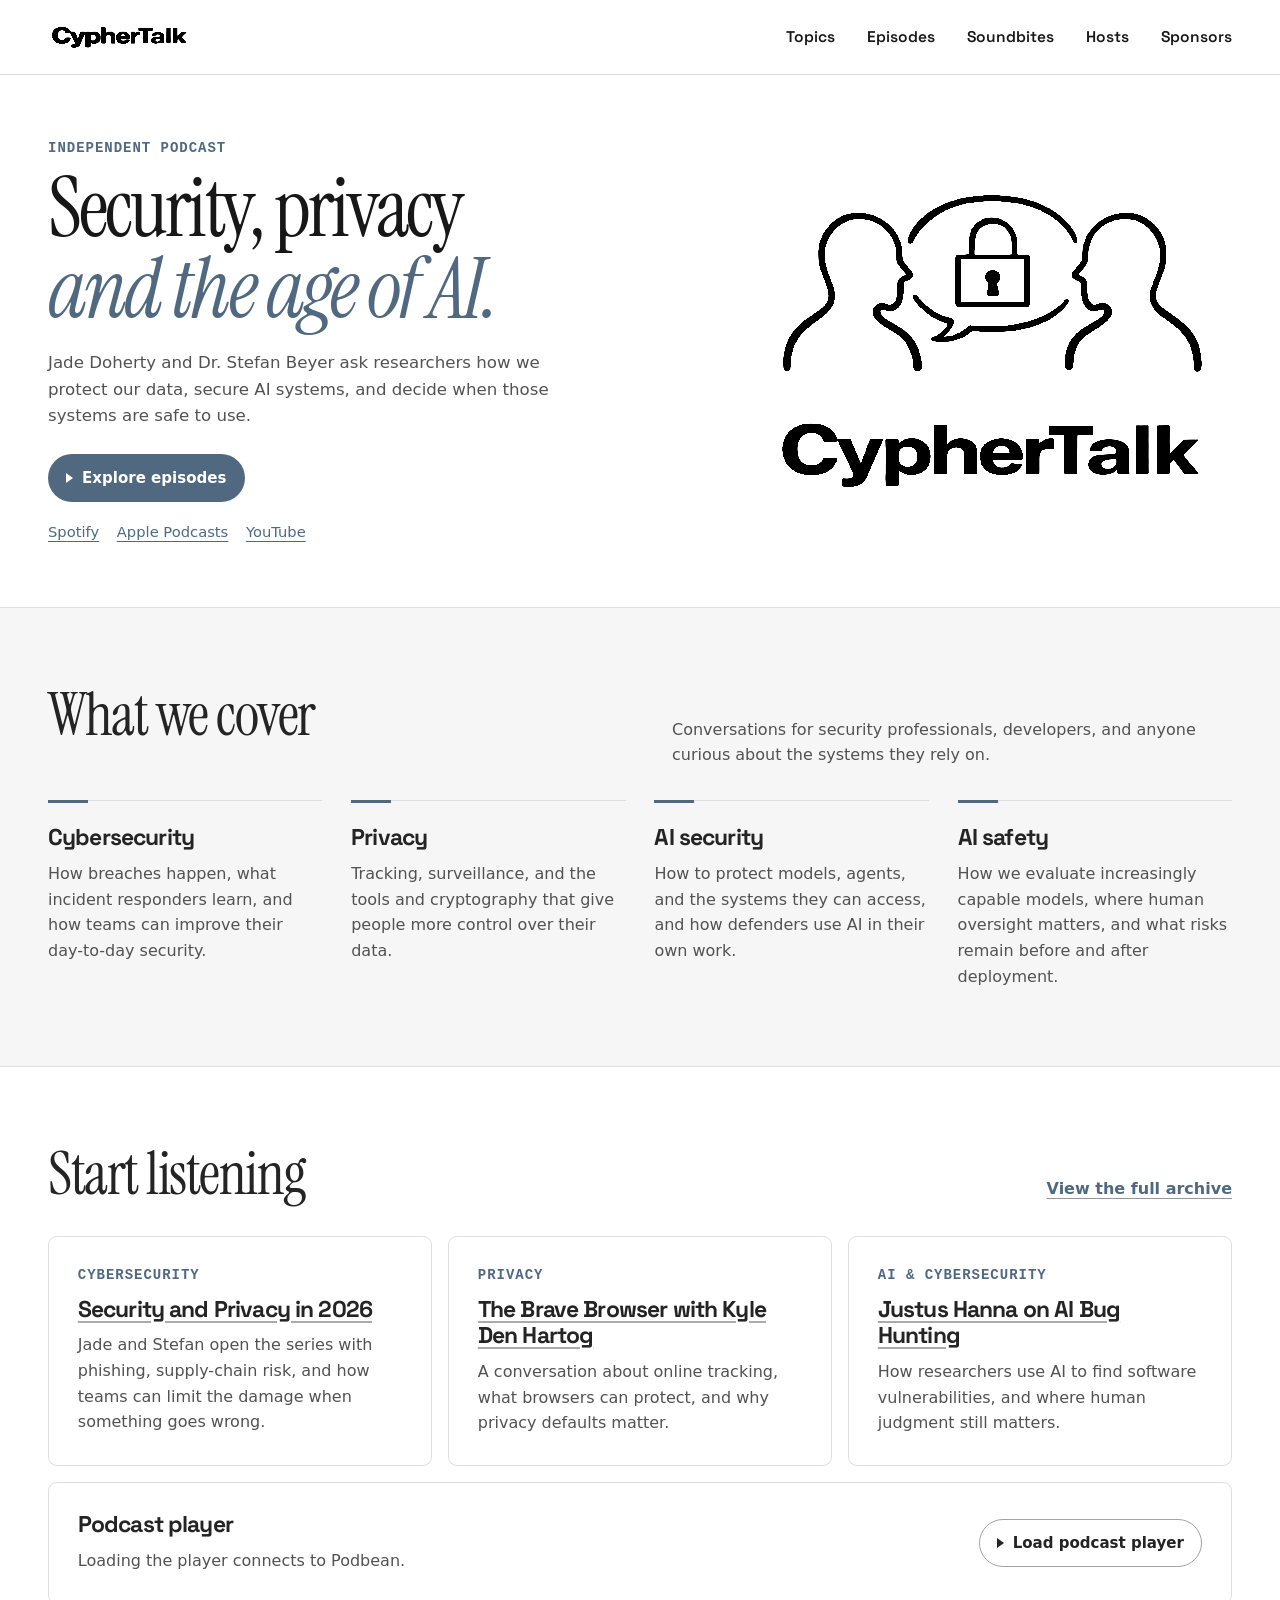
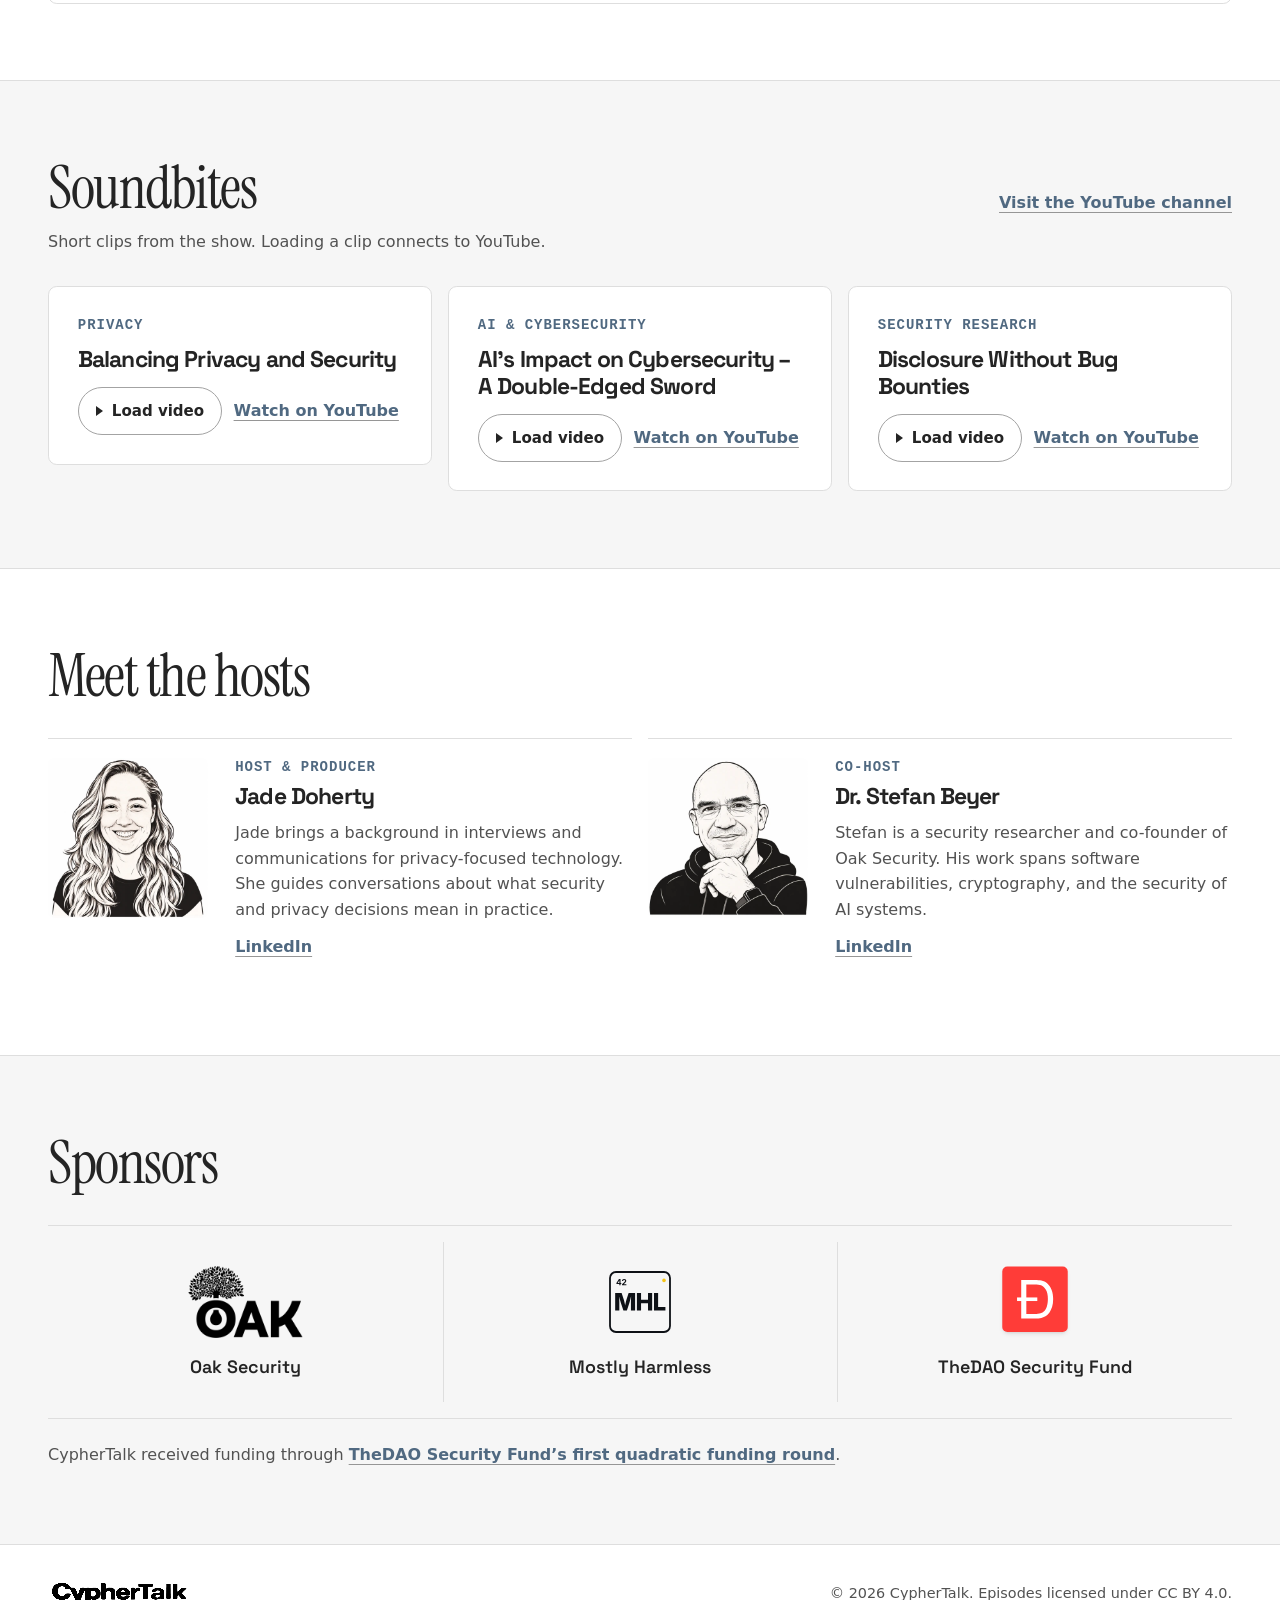
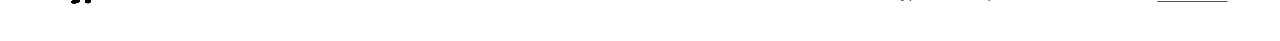
==== commit d9faad47: "Use illustrated portraits for the CypherTalk hosts" ====
--- a/index.html
+++ b/index.html
@@ -166,7 +166,7 @@
       </div>
       <div class="hosts-grid">
         <article class="host">
-          <img src="team-jade.png" alt="" width="500" height="500" loading="lazy">
+          <img src="portrait-jade.webp" alt="" width="500" height="500" loading="lazy">
           <div>
             <p class="kicker">Host &amp; producer</p>
             <h3>Jade Doherty</h3>
@@ -175,7 +175,7 @@
           </div>
         </article>
         <article class="host">
-          <img src="team-stefan.png" alt="" width="500" height="500" loading="lazy">
+          <img src="portrait-stefan.webp" alt="" width="500" height="500" loading="lazy">
           <div>
             <p class="kicker">Co-host</p>
             <h3>Dr. Stefan Beyer</h3>
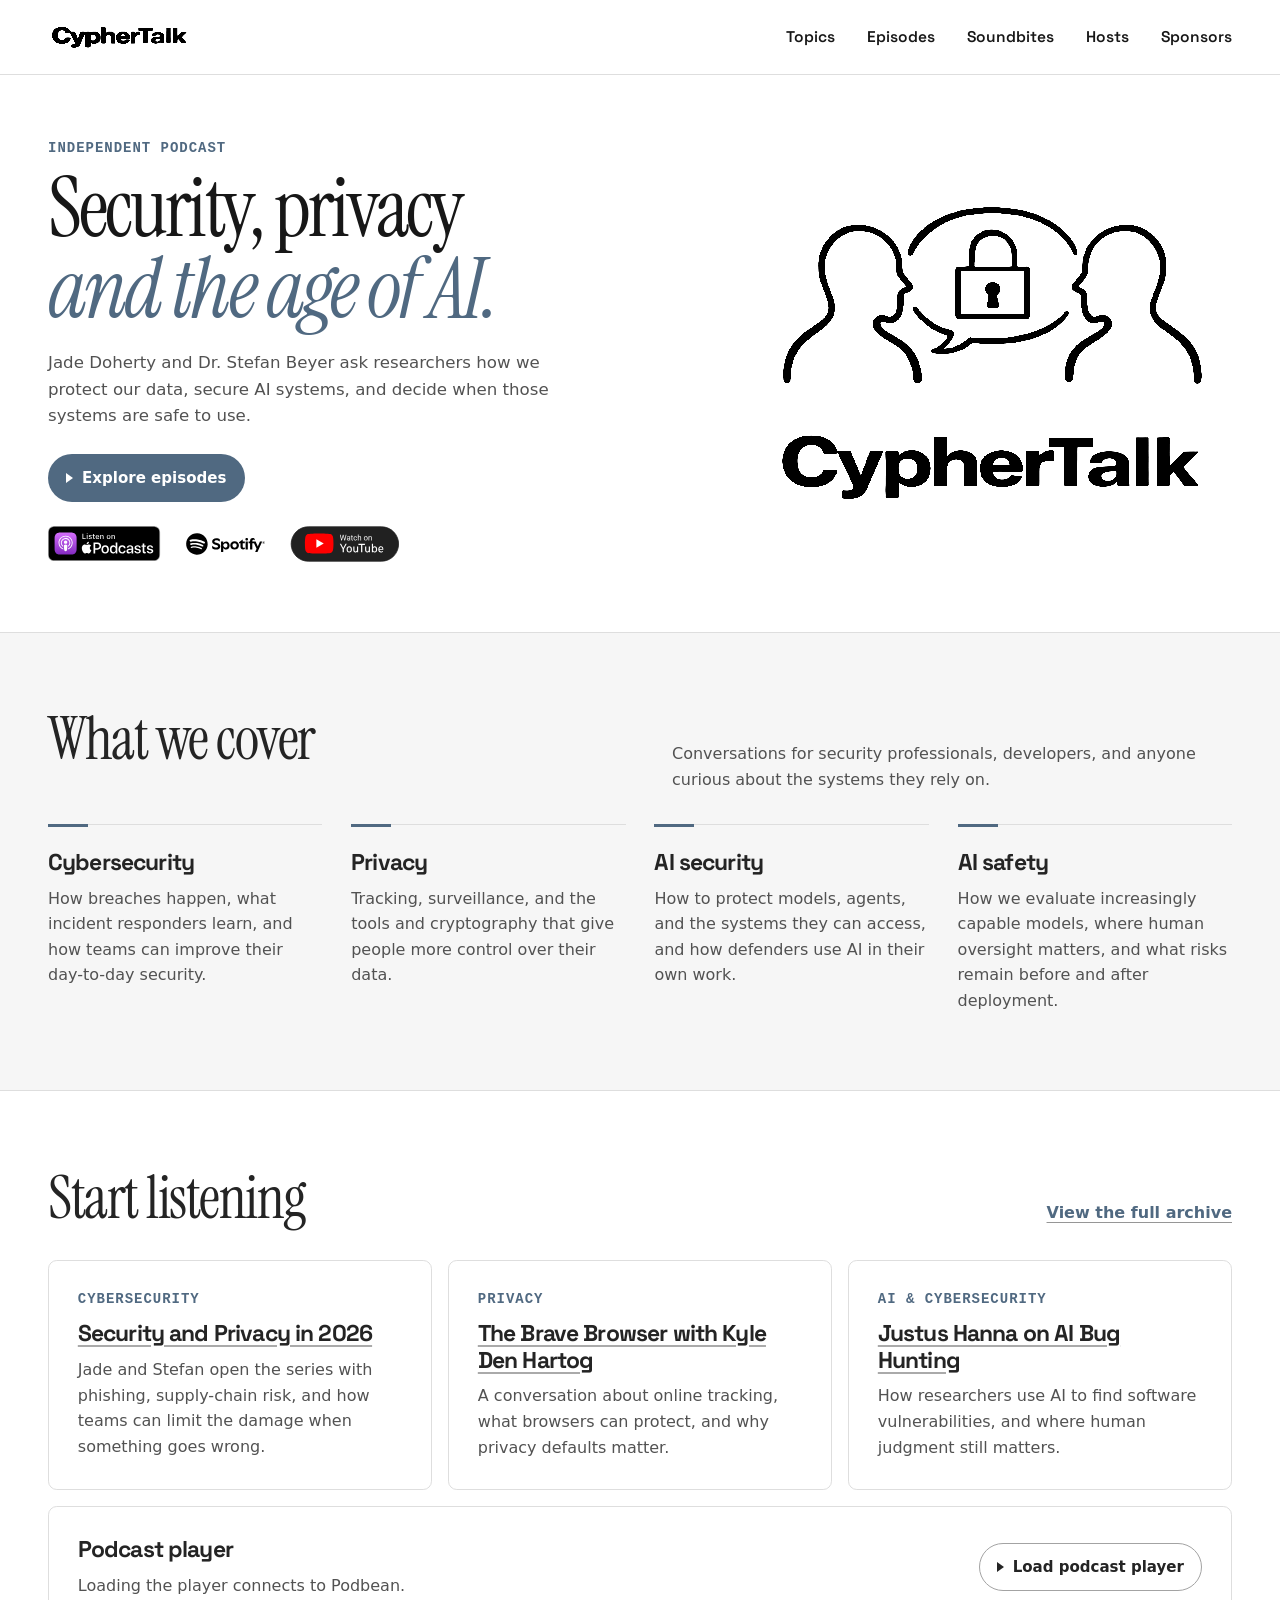
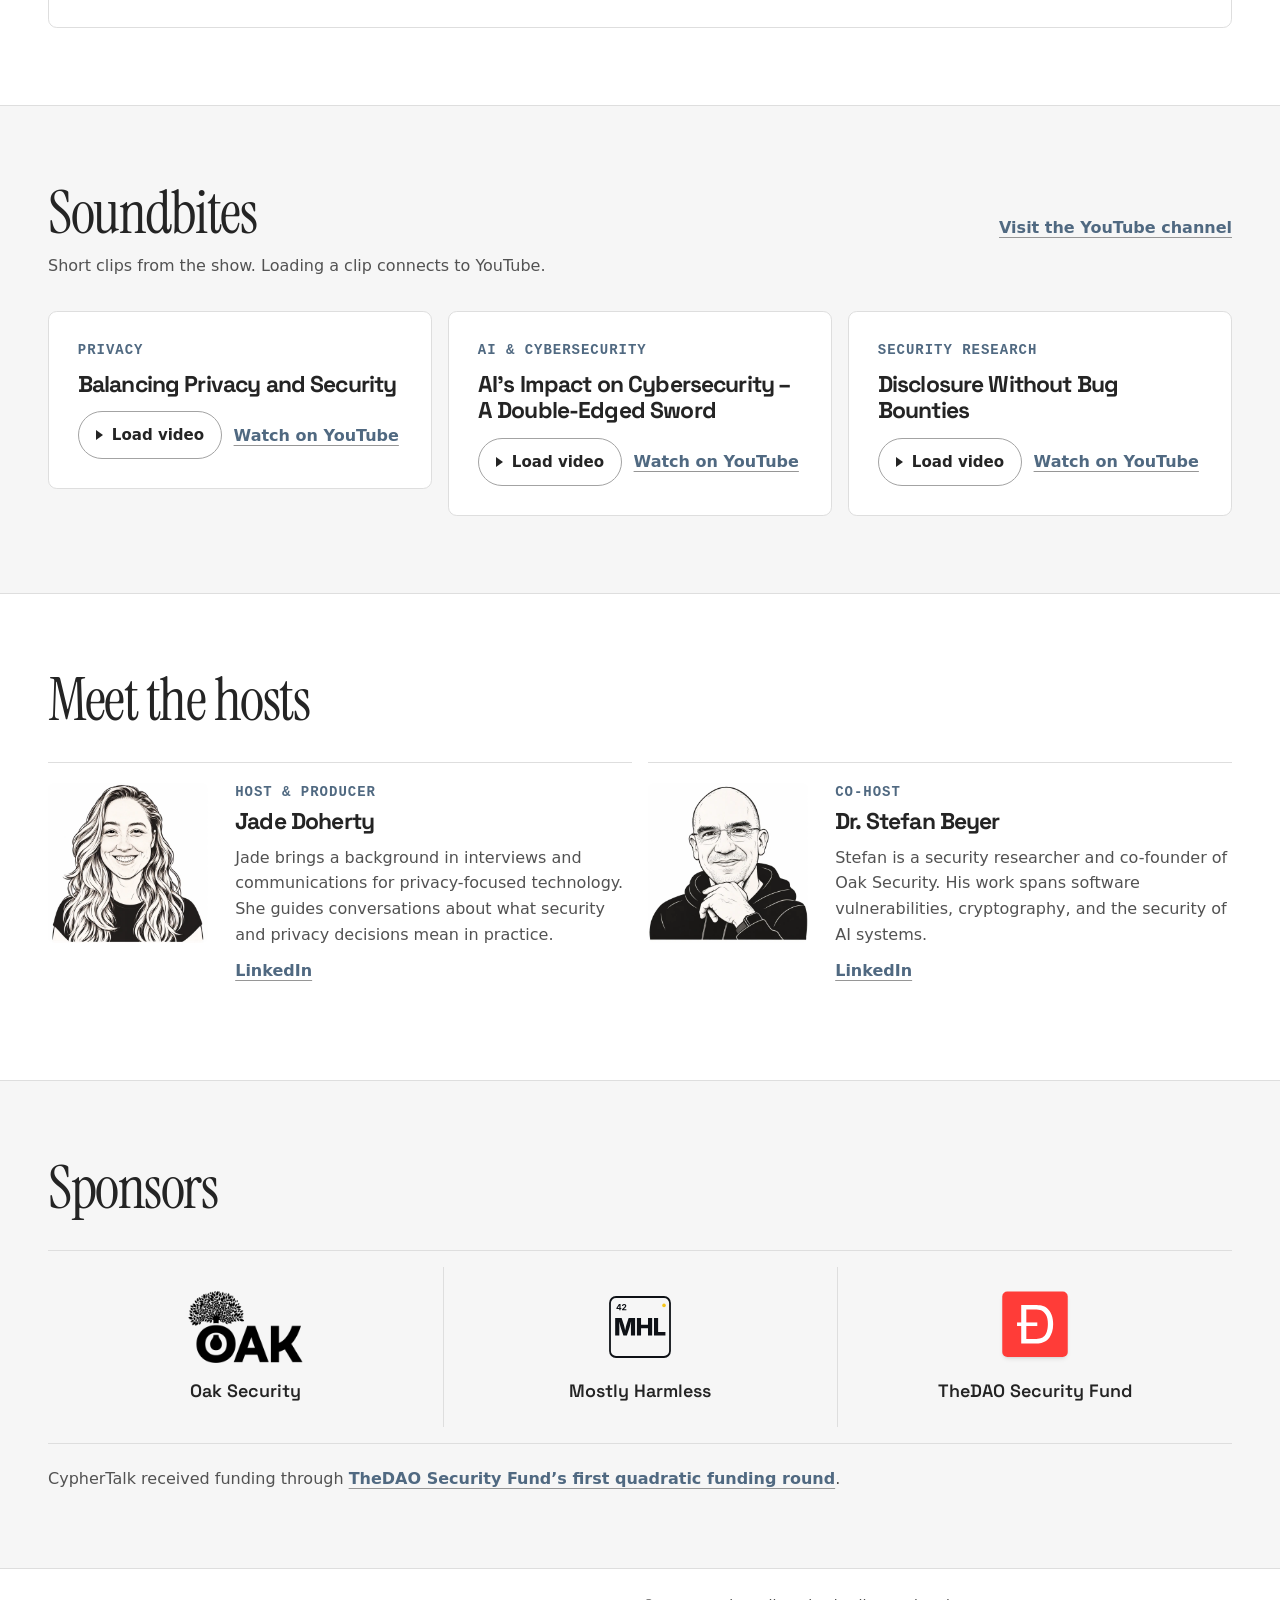
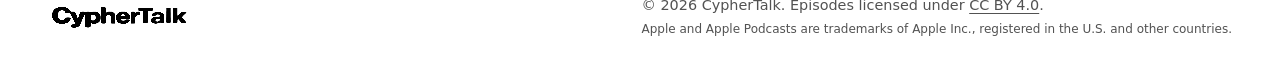
==== commit 23ef940a: "Use official artwork for podcast platform links" ====
--- a/index.html
+++ b/index.html
@@ -35,9 +35,15 @@
         <p class="hero-description">Jade Doherty and Dr. Stefan Beyer ask researchers how we protect our data, secure AI systems, and decide when those systems are safe to use.</p>
         <a class="button button-primary" href="#player"><span class="play-mark" aria-hidden="true"></span> Explore episodes</a>
         <nav class="platforms" aria-label="Podcast platforms">
-          <a href="https://open.spotify.com/show/3VZ6HGeIgf2EJfjl2EaO2B">Spotify</a>
-          <a href="https://podcasts.apple.com/us/podcast/cyphertalk/id1874536913">Apple Podcasts</a>
-          <a href="https://www.youtube.com/@CypherTalkTV">YouTube</a>
+          <a href="https://podcasts.apple.com/us/podcast/cyphertalk/id1874536913">
+            <img src="brand/platforms/apple-podcasts.svg" width="113" height="36" alt="Listen to CypherTalk on Apple Podcasts">
+          </a>
+          <a href="https://open.spotify.com/show/3VZ6HGeIgf2EJfjl2EaO2B">
+            <img src="brand/platforms/spotify.svg" width="80" height="22" alt="Listen to CypherTalk on Spotify">
+          </a>
+          <a href="https://www.youtube.com/@CypherTalkTV">
+            <img src="brand/platforms/youtube.svg" width="110" height="36" alt="Watch CypherTalk on YouTube">
+          </a>
         </nav>
       </div>
       <div class="cover-art">
@@ -212,7 +218,10 @@
     <a class="brand" href="#top" aria-label="CypherTalk home">
       <img src="logo.png" alt="CypherTalk" width="1741" height="1741">
     </a>
-    <p>© 2026 CypherTalk. Episodes licensed under <a href="https://creativecommons.org/licenses/by/4.0/">CC BY 4.0</a>.</p>
+    <div>
+      <p>© 2026 CypherTalk. Episodes licensed under <a href="https://creativecommons.org/licenses/by/4.0/">CC BY 4.0</a>.</p>
+      <p><small>Apple and Apple Podcasts are trademarks of Apple Inc., registered in the U.S. and other countries.</small></p>
+    </div>
   </footer>
 </body>
 </html>
--- a/styles.css
+++ b/styles.css
@@ -114,9 +114,10 @@
   justify-self: center;
 }
 
-.platforms { gap: 0.5rem 1.1rem; margin-top: 1.1rem; }
-.platforms a { color: var(--accent); font-size: 0.92rem; text-underline-offset: 0.25em; }
-
+.platforms { gap: 0.5rem clamp(0.875rem, 2vw, 1.5rem); margin-top: 1.1rem; }
+.platforms a { display: inline-flex; align-items: center; min-height: 48px; border-radius: 4px; }
+.platforms a:hover { outline: 1px solid var(--accent); outline-offset: 5px; }
+.platforms img { width: auto; }
 
 .kicker {
   display: flex;
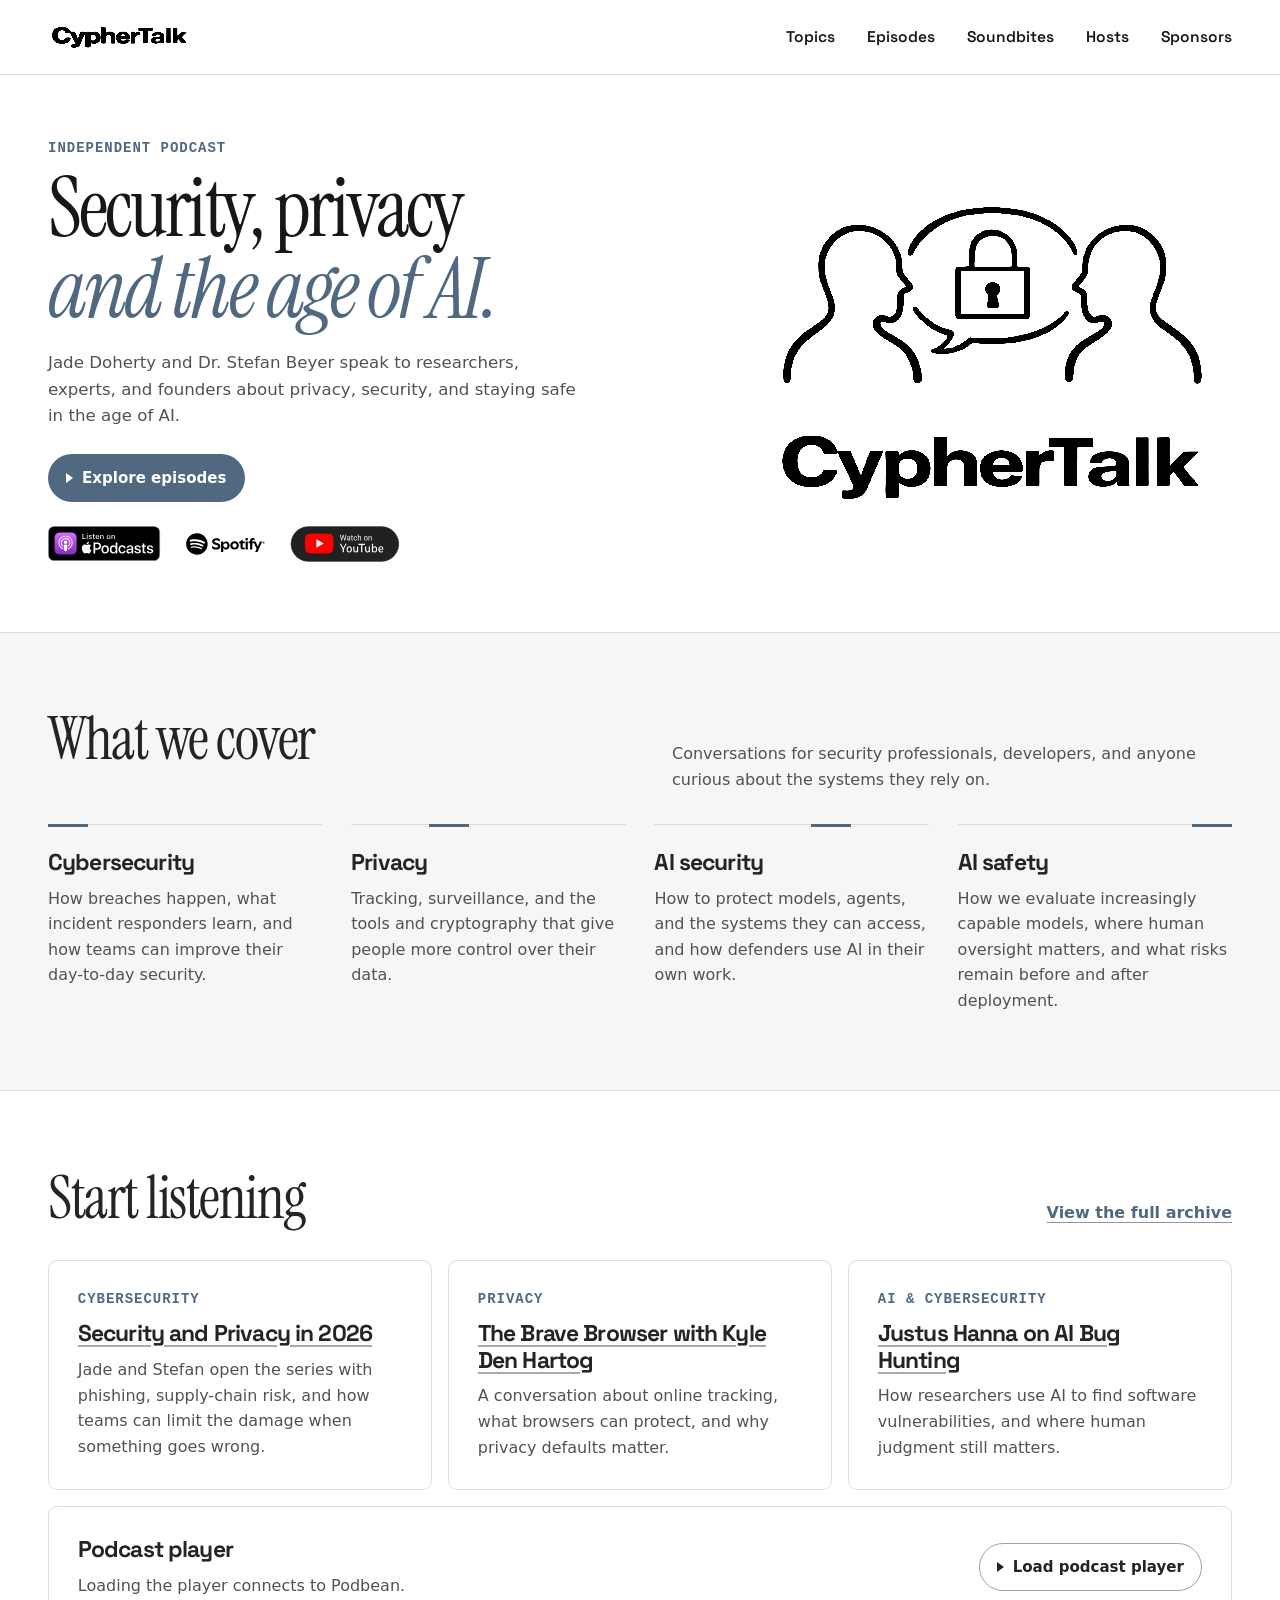
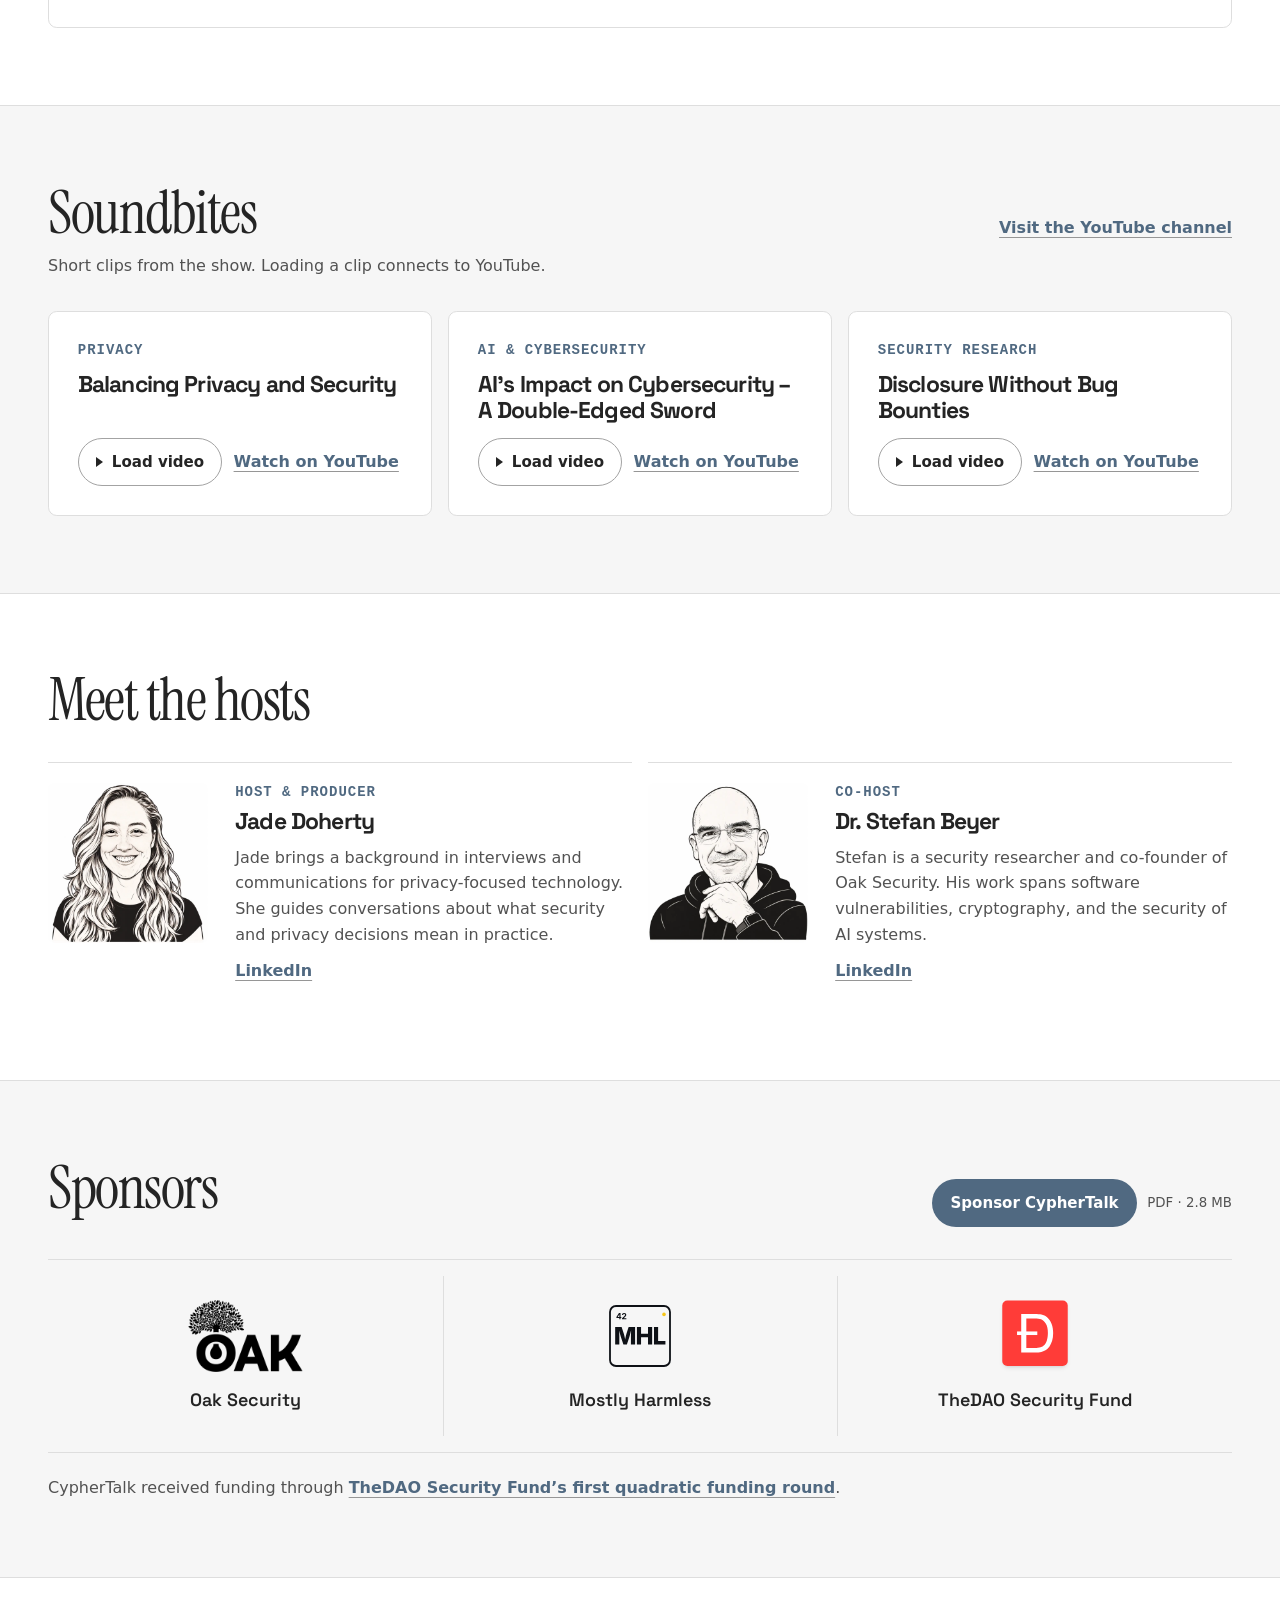
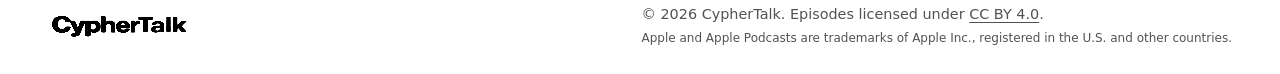
==== commit 3c9f5f9f: "Add the sponsor brief download and apply Jade’s website feedback" ====
--- a/index.html
+++ b/index.html
@@ -32,7 +32,7 @@
       <div class="hero-copy">
         <p class="kicker">Independent podcast</p>
         <h1>Security, privacy<br><em>and the age of AI.</em></h1>
-        <p class="hero-description">Jade Doherty and Dr. Stefan Beyer ask researchers how we protect our data, secure AI systems, and decide when those systems are safe to use.</p>
+        <p class="hero-description">Jade Doherty and Dr. Stefan Beyer speak to researchers, experts, and founders about privacy, security, and staying safe in the age of AI.</p>
         <a class="button button-primary" href="#player"><span class="play-mark" aria-hidden="true"></span> Explore episodes</a>
         <nav class="platforms" aria-label="Podcast platforms">
           <a href="https://podcasts.apple.com/us/podcast/cyphertalk/id1874536913">
@@ -194,7 +194,13 @@
 
     <section class="band section-space" id="sponsors" aria-labelledby="sponsors-title">
       <div class="shell">
-        <div class="section-heading"><h2 id="sponsors-title">Sponsors</h2></div>
+        <div class="section-heading">
+          <h2 id="sponsors-title">Sponsors</h2>
+          <div class="sponsor-download">
+            <a class="button button-primary" href="sponsors/cyphertalk-sponsor-brief.pdf" download="CypherTalk Sponsor Brief.pdf" aria-describedby="sponsor-file">Sponsor CypherTalk</a>
+            <small id="sponsor-file">PDF · 2.8 MB</small>
+          </div>
+        </div>
         <div class="sponsor-grid">
           <a class="sponsor" href="https://oaksecurity.io">
             <img src="oak-security-logo.png" alt="" width="300" height="188" loading="lazy">
--- a/styles.css
+++ b/styles.css
@@ -228,11 +228,14 @@
 .topic::before {
   content: "";
   position: absolute;
-  inset: -1px auto auto 0;
-  width: 2.5rem;
+  inset: -1px 0 auto;
   height: 3px;
-  background: var(--accent);
-}
+  background: linear-gradient(var(--accent), var(--accent)) left / 2.5rem 100% no-repeat;
+}
+
+.topic:nth-child(2)::before { background-position-x: 33.333%; }
+.topic:nth-child(3)::before { background-position-x: 66.667%; }
+.topic:nth-child(4)::before { background-position-x: 100%; }
 
 .topic p, .episode p:not(.kicker), .media-panel p, .host p:not(.kicker) {
   margin-top: 0.65rem;
@@ -294,17 +297,19 @@
 .clips-grid {
   display: grid;
   grid-template-columns: repeat(3, minmax(0, 1fr));
+  grid-auto-rows: 1fr;
   gap: 1rem;
-  align-items: start;
 }
 
 .clip, .host { min-width: 0; }
+.clip { display: flex; flex-direction: column; }
 .clip .kicker { margin: 0 0 0.65rem; color: var(--accent); }
 @media (max-width: 60rem) {
   .clips-grid { grid-template-columns: minmax(0, 1fr); }
-}
-.clip-actions, .video-player { margin-top: 0.9rem; }
-.video-player { aspect-ratio: 16 / 9; }
+  .clips-grid:has(.video-player) { grid-auto-rows: auto; }
+}
+.clip-actions { margin-top: auto; padding-top: 0.9rem; }
+.video-player { margin-top: 0.9rem; aspect-ratio: 16 / 9; }
 
 .host {
   display: grid;
@@ -324,6 +329,9 @@
 
 .host h3 { margin-top: 0.35rem; }
 .host .text-link { display: inline-block; margin-top: 0.7rem; }
+
+.sponsor-download { display: flex; flex-wrap: wrap; align-items: center; gap: 0.65rem; }
+.sponsor-download small { color: var(--body); }
 
 .sponsor-grid {
   grid-template-columns: repeat(3, minmax(0, 1fr));
